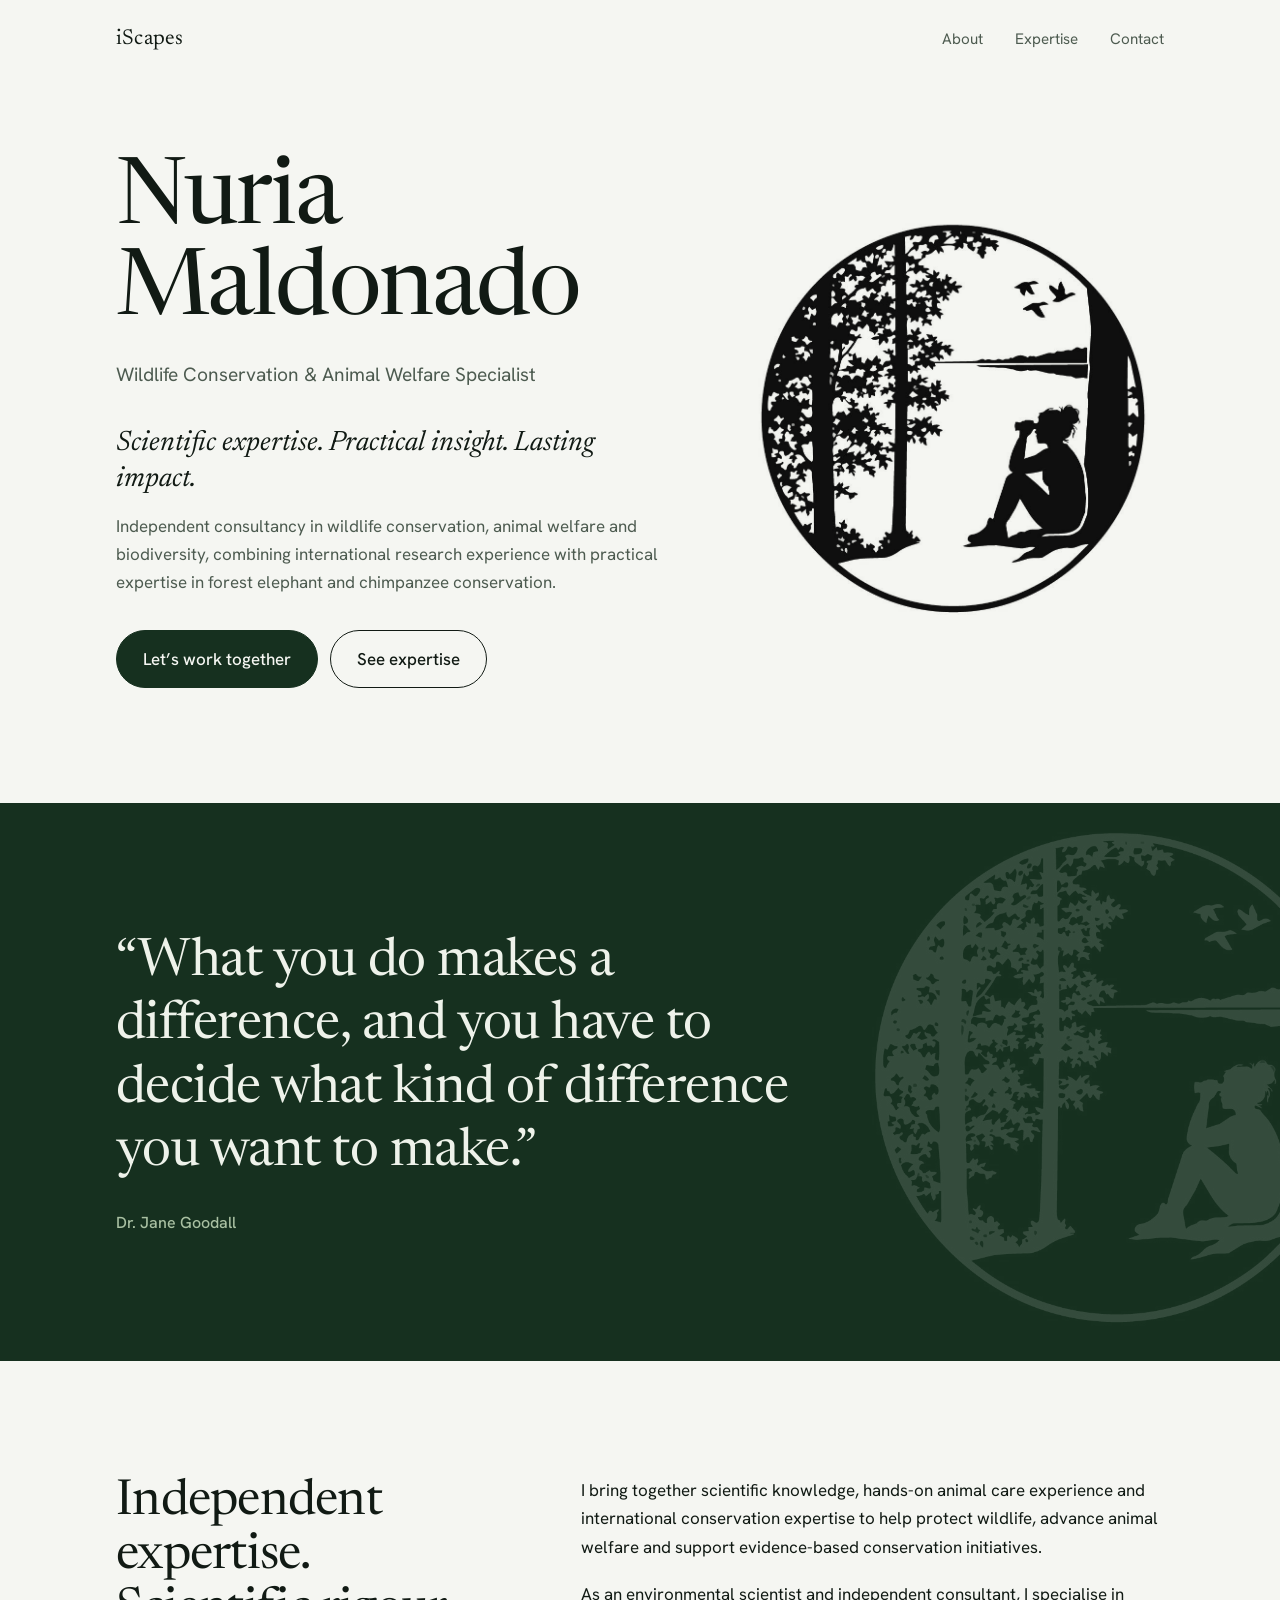
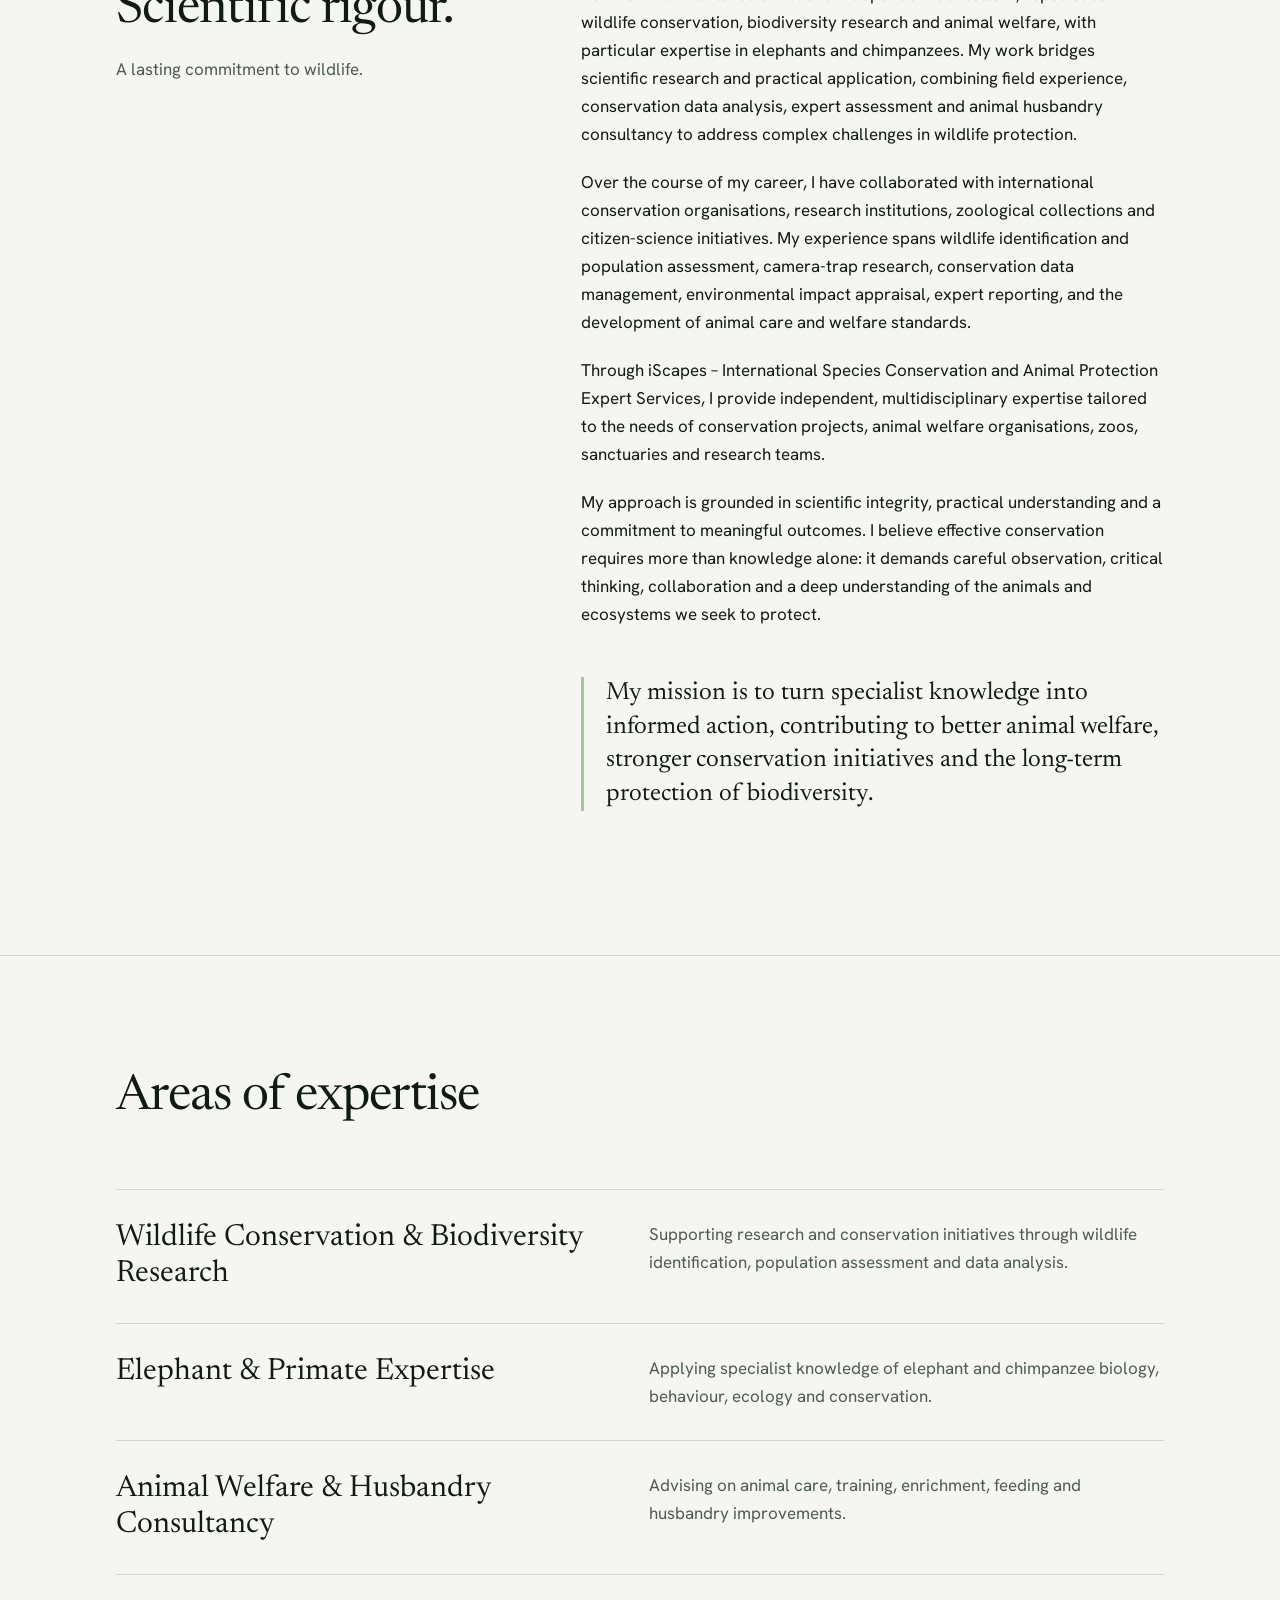
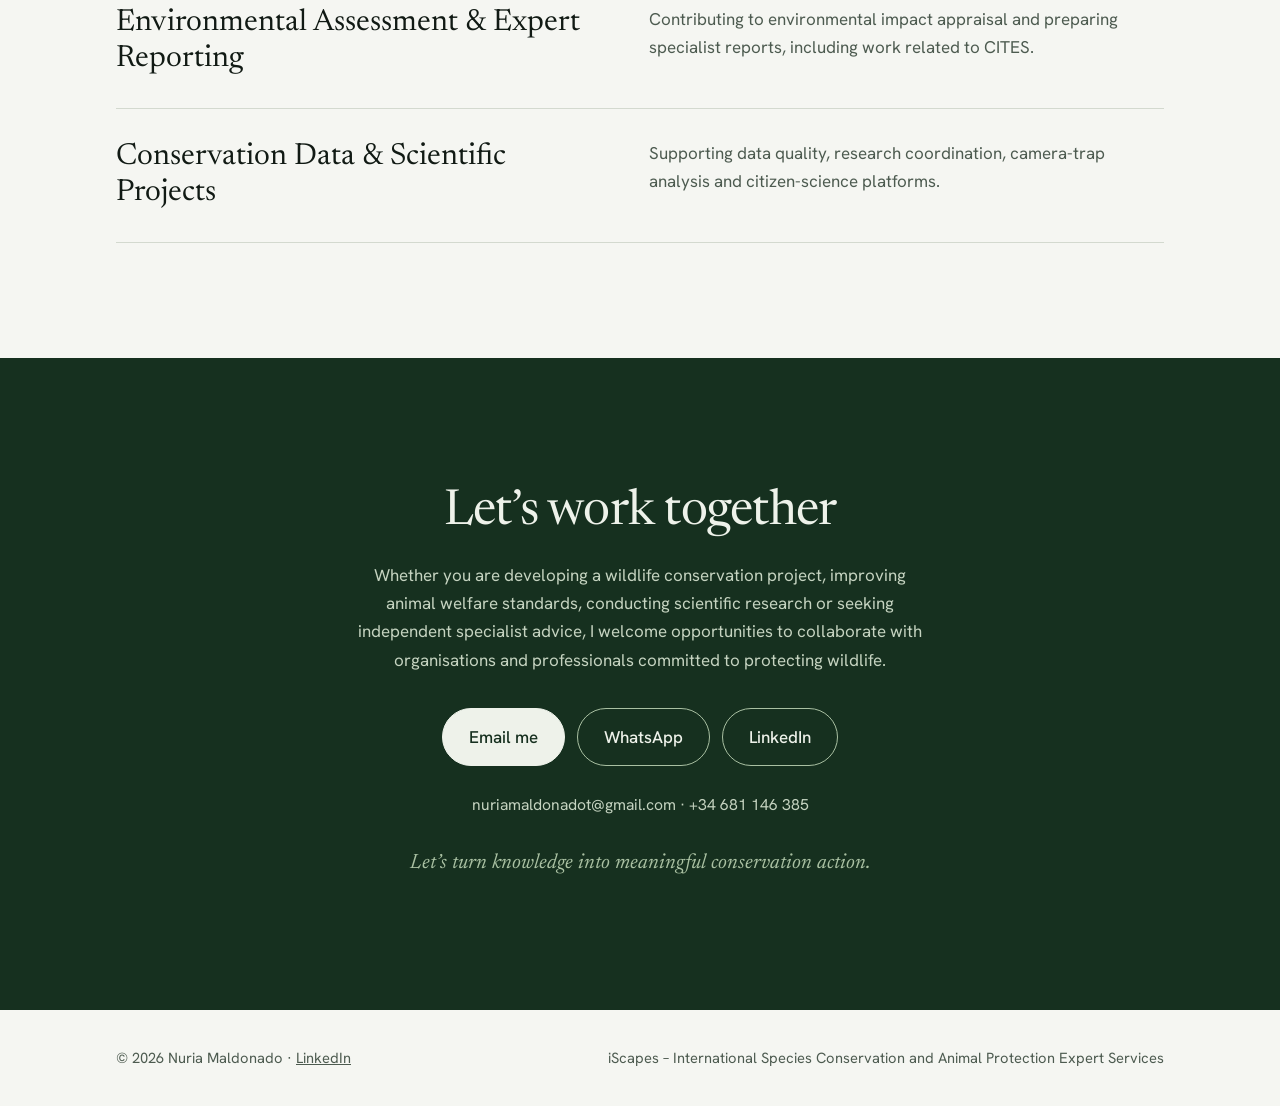
==== index.html @ aff22f2b "Add iScapes landing page for Nuria Maldonado Co-Authored-By: Claude Opus 5.5 <noreply@anthropic.com>" ====
<!DOCTYPE html>
<html lang="en">
<head>
<meta charset="utf-8">
<meta name="viewport" content="width=device-width, initial-scale=1, viewport-fit=cover">
<title>Nuria Maldonado – Wildlife Conservation & Animal Welfare Specialist | iScapes</title>
<link rel="preconnect" href="https://fonts.googleapis.com">
<link rel="preconnect" href="https://fonts.gstatic.com" crossorigin>
<link href="https://fonts.googleapis.com/css2?family=Newsreader:ital,opsz,wght@0,6..72,400;0,6..72,500;1,6..72,400&family=Hanken+Grotesk:wght@400;500;600&display=swap" rel="stylesheet">
<style>
:root{--bg:#F5F6F2;--ink:#111A14;--mute:#4D5B50;--line:#D3D9CF;--forest:#16301F;--forest-ink:#EEF2EA;--sage:#A9C0A2;--btn:#16301F;--btn-ink:#F5F6F2;
box-sizing:border-box;padding-top:env(safe-area-inset-top,0px);padding-bottom:env(safe-area-inset-bottom,0px);color-scheme:light}
@media (prefers-color-scheme:dark){:root:not([data-theme="light"]){--bg:#0F1712;--ink:#E9EEE6;--mute:#9AA99C;--line:#26362B;--forest:#1B3A26;--btn:#A9C0A2;--btn-ink:#0F1712;color-scheme:dark}}
:root[data-theme="dark"]{--bg:#0F1712;--ink:#E9EEE6;--mute:#9AA99C;--line:#26362B;--forest:#1B3A26;--btn:#A9C0A2;--btn-ink:#0F1712;color-scheme:dark}
*,*::before,*::after{box-sizing:border-box}
html{scroll-padding-top:env(safe-area-inset-top,0px);scroll-behavior:smooth}
body{margin:0;background:var(--bg);color:var(--ink);font:400 1.0625rem/1.65 "Hanken Grotesk",system-ui,sans-serif;-webkit-font-smoothing:antialiased}
h1,h2,h3,blockquote{font-family:"Newsreader",Georgia,serif;font-weight:400;margin:0}
a{color:inherit}
:focus-visible{outline:2px solid var(--sage);outline-offset:3px}
.wrap{max-width:1160px;margin:0 auto;padding:0 clamp(20px,5vw,56px)}
.logo{display:block;width:100%;height:auto;mix-blend-mode:multiply}
@media (prefers-color-scheme:dark){:root:not([data-theme="light"]) .logo{filter:invert(1);mix-blend-mode:screen}}
:root[data-theme="dark"] .logo{filter:invert(1);mix-blend-mode:screen}

header{padding:22px 0}
header .wrap{display:flex;justify-content:space-between;align-items:center;gap:16px}
.brand{font-family:"Newsreader",serif;font-size:1.35rem;text-decoration:none;letter-spacing:.01em}
nav{display:flex;gap:clamp(14px,3vw,32px);font-size:.95rem}
nav a{text-decoration:none;color:var(--mute)}
nav a:hover{color:var(--ink)}
@media(max-width:560px){nav a:nth-child(2){display:none}}

.hero{padding:clamp(32px,6vw,80px) 0 clamp(56px,9vw,120px)}
.hero .wrap{display:grid;grid-template-columns:1.15fr .85fr;gap:clamp(32px,6vw,88px);align-items:center}
.hero h1{font-size:clamp(2.9rem,7.2vw,6rem);line-height:.98;letter-spacing:-.02em}
.role{margin:22px 0 0;font-size:1.2rem;color:var(--mute)}
.tag{font-family:"Newsreader",serif;font-style:italic;font-size:clamp(1.3rem,2.4vw,1.75rem);margin:34px 0 14px;line-height:1.3}
.lead{max-width:34rem;color:var(--mute);margin:0 0 34px}
.btns{display:flex;flex-wrap:wrap;gap:12px}
.btn{display:inline-block;padding:14px 26px;border-radius:999px;background:var(--btn);color:var(--btn-ink);text-decoration:none;font-weight:500;border:1px solid var(--btn);transition:transform .2s}
.btn:hover{transform:translateY(-2px)}
.btn.ghost{background:transparent;color:var(--ink);border-color:var(--ink)}
.hero figure{margin:0;max-width:460px;justify-self:end;width:100%}
.hero .copy>*{animation:rise .9s cubic-bezier(.2,.7,.2,1) both}
.hero .copy>*:nth-child(2){animation-delay:.1s}.hero .copy>*:nth-child(3){animation-delay:.2s}.hero .copy>*:nth-child(4){animation-delay:.3s}.hero .copy>*:nth-child(5){animation-delay:.4s}
@keyframes rise{from{opacity:0;transform:translateY(18px)}}
@media(max-width:820px){.hero .wrap{grid-template-columns:1fr}.hero figure{order:-1;max-width:260px;justify-self:start}}

.quote{background:var(--forest);color:var(--forest-ink);padding:clamp(64px,10vw,130px) 0;position:relative;overflow:hidden}
.quote .wrap{position:relative}
.quote blockquote{font-size:clamp(1.8rem,4.2vw,3.3rem);line-height:1.2;max-width:22ch;letter-spacing:-.01em}
.quote cite{display:block;margin-top:28px;font:500 1rem "Hanken Grotesk",sans-serif;color:var(--sage);font-style:normal}
.quote .bg{position:absolute;right:-8%;top:50%;width:min(520px,60vw);transform:translateY(-50%);opacity:.14;filter:invert(1);mix-blend-mode:screen;pointer-events:none}

section.block{padding:clamp(64px,9vw,120px) 0}
.about .wrap{display:grid;grid-template-columns:.8fr 1.2fr;gap:clamp(28px,6vw,96px)}
h2{font-size:clamp(2rem,4vw,3.1rem);line-height:1.08;letter-spacing:-.015em}
.about .sub{margin-top:18px;color:var(--mute);max-width:20rem}
.about p{margin:0 0 1.15em;max-width:38rem}
.about .mission{font-family:"Newsreader",serif;font-size:1.55rem;line-height:1.35;border-left:3px solid var(--sage);padding-left:22px;margin-top:2em}
@media(max-width:820px){.about .wrap{grid-template-columns:1fr}}

.expertise{border-top:1px solid var(--line)}
.expertise h2{margin-bottom:clamp(32px,5vw,64px)}
.row{display:grid;grid-template-columns:1fr 1.1fr;gap:clamp(16px,5vw,80px);padding:30px 0;border-top:1px solid var(--line)}
.row:last-child{border-bottom:1px solid var(--line)}
.row h3{font-size:clamp(1.45rem,2.4vw,1.9rem);line-height:1.2}
.row p{margin:0;color:var(--mute);max-width:34rem}
@media(max-width:720px){.row{grid-template-columns:1fr;gap:8px}}

.cta{background:var(--forest);color:var(--forest-ink);text-align:center;padding:clamp(72px,10vw,140px) 0}
.cta h2{max-width:16ch;margin:0 auto 22px}
.cta p{max-width:36rem;margin:0 auto 34px;color:#C5D3C0}
.cta .btn{background:var(--forest-ink);color:#16301F;border-color:var(--forest-ink)}
.cta .btns{justify-content:center}.cta .btn.ghost{background:transparent;color:var(--forest-ink);border-color:var(--sage)}.cta .direct{margin:26px auto 0;font-size:.98rem;color:#C5D3C0}.cta .small{margin:30px auto 0;font-family:"Newsreader",serif;font-style:italic;font-size:1.3rem;color:var(--sage)}

footer{padding:36px 0;color:var(--mute);font-size:.92rem}
footer .wrap{display:flex;flex-wrap:wrap;justify-content:space-between;gap:10px}
@media(prefers-reduced-motion:reduce){*{animation:none!important;transition:none!important;scroll-behavior:auto!important}}
</style>
</head>
<body>
<header><div class="wrap"><a class="brand" href="#top">iScapes</a>
<nav><a href="#about">About</a><a href="#expertise">Expertise</a><a href="#contact">Contact</a></nav></div></header>

<main id="top">
<section class="hero"><div class="wrap">
<div class="copy">
<h1>Nuria Maldonado</h1>
<p class="role">Wildlife Conservation & Animal Welfare Specialist</p>
<p class="tag">Scientific expertise. Practical insight. Lasting impact.</p>
<p class="lead">Independent consultancy in wildlife conservation, animal welfare and biodiversity, combining international research experience with practical expertise in forest elephant and chimpanzee conservation.</p>
<div class="btns"><a class="btn" href="#contact">Let’s work together</a><a class="btn ghost" href="#expertise">See expertise</a></div>
</div>
<figure><img class="logo" src="[data-uri]" alt="iScapes logo: a woman with binoculars sits against a tree beside a lake, birds flying overhead" width="460" height="460"></figure>
</div></section>

<section class="quote"><img class="bg" src="[data-uri]" alt=""><div class="wrap">
<blockquote>“What you do makes a difference, and you have to decide what kind of difference you want to make.”</blockquote>
<cite>Dr. Jane Goodall</cite></div></section>

<section class="block about" id="about"><div class="wrap">
<div><h2>Independent expertise. Scientific rigour.</h2><p class="sub">A lasting commitment to wildlife.</p></div>
<div>
<p>I bring together scientific knowledge, hands-on animal care experience and international conservation expertise to help protect wildlife, advance animal welfare and support evidence-based conservation initiatives.</p>
<p>As an environmental scientist and independent consultant, I specialise in wildlife conservation, biodiversity research and animal welfare, with particular expertise in elephants and chimpanzees. My work bridges scientific research and practical application, combining field experience, conservation data analysis, expert assessment and animal husbandry consultancy to address complex challenges in wildlife protection.</p>
<p>Over the course of my career, I have collaborated with international conservation organisations, research institutions, zoological collections and citizen-science initiatives. My experience spans wildlife identification and population assessment, camera-trap research, conservation data management, environmental impact appraisal, expert reporting, and the development of animal care and welfare standards.</p>
<p>Through iScapes – International Species Conservation and Animal Protection Expert Services, I provide independent, multidisciplinary expertise tailored to the needs of conservation projects, animal welfare organisations, zoos, sanctuaries and research teams.</p>
<p>My approach is grounded in scientific integrity, practical understanding and a commitment to meaningful outcomes. I believe effective conservation requires more than knowledge alone: it demands careful observation, critical thinking, collaboration and a deep understanding of the animals and ecosystems we seek to protect.</p>
<p class="mission">My mission is to turn specialist knowledge into informed action, contributing to better animal welfare, stronger conservation initiatives and the long-term protection of biodiversity.</p>
</div></div></section>

<section class="block expertise" id="expertise"><div class="wrap">
<h2>Areas of expertise</h2>
<div class="row"><h3>Wildlife Conservation & Biodiversity Research</h3><p>Supporting research and conservation initiatives through wildlife identification, population assessment and data analysis.</p></div>
<div class="row"><h3>Elephant & Primate Expertise</h3><p>Applying specialist knowledge of elephant and chimpanzee biology, behaviour, ecology and conservation.</p></div>
<div class="row"><h3>Animal Welfare & Husbandry Consultancy</h3><p>Advising on animal care, training, enrichment, feeding and husbandry improvements.</p></div>
<div class="row"><h3>Environmental Assessment & Expert Reporting</h3><p>Contributing to environmental impact appraisal and preparing specialist reports, including work related to CITES.</p></div>
<div class="row"><h3>Conservation Data & Scientific Projects</h3><p>Supporting data quality, research coordination, camera-trap analysis and citizen-science platforms.</p></div>
</div></section>

<section class="cta" id="contact"><div class="wrap">
<h2>Let’s work together</h2>
<p>Whether you are developing a wildlife conservation project, improving animal welfare standards, conducting scientific research or seeking independent specialist advice, I welcome opportunities to collaborate with organisations and professionals committed to protecting wildlife.</p>
<div class="btns"><a class="btn" href="mailto:nuriamaldonadot@gmail.com?subject=iScapes%20enquiry">Email me</a><a class="btn ghost" href="https://wa.me/34681146385" target="_blank" rel="noopener">WhatsApp</a><a class="btn ghost" href="https://www.linkedin.com/in/nuria-maldonado-torrecabota" target="_blank" rel="noopener">LinkedIn</a></div><p class="direct">nuriamaldonadot@gmail.com · +34 681 146 385</p>
<p class="small">Let’s turn knowledge into meaningful conservation action.</p>
</div></section>
</main>

<footer><div class="wrap"><span>© 2026 Nuria Maldonado · <a href="https://www.linkedin.com/in/nuria-maldonado-torrecabota" target="_blank" rel="noopener">LinkedIn</a></span><span>iScapes – International Species Conservation and Animal Protection Expert Services</span></div></footer>
</body>
</html>
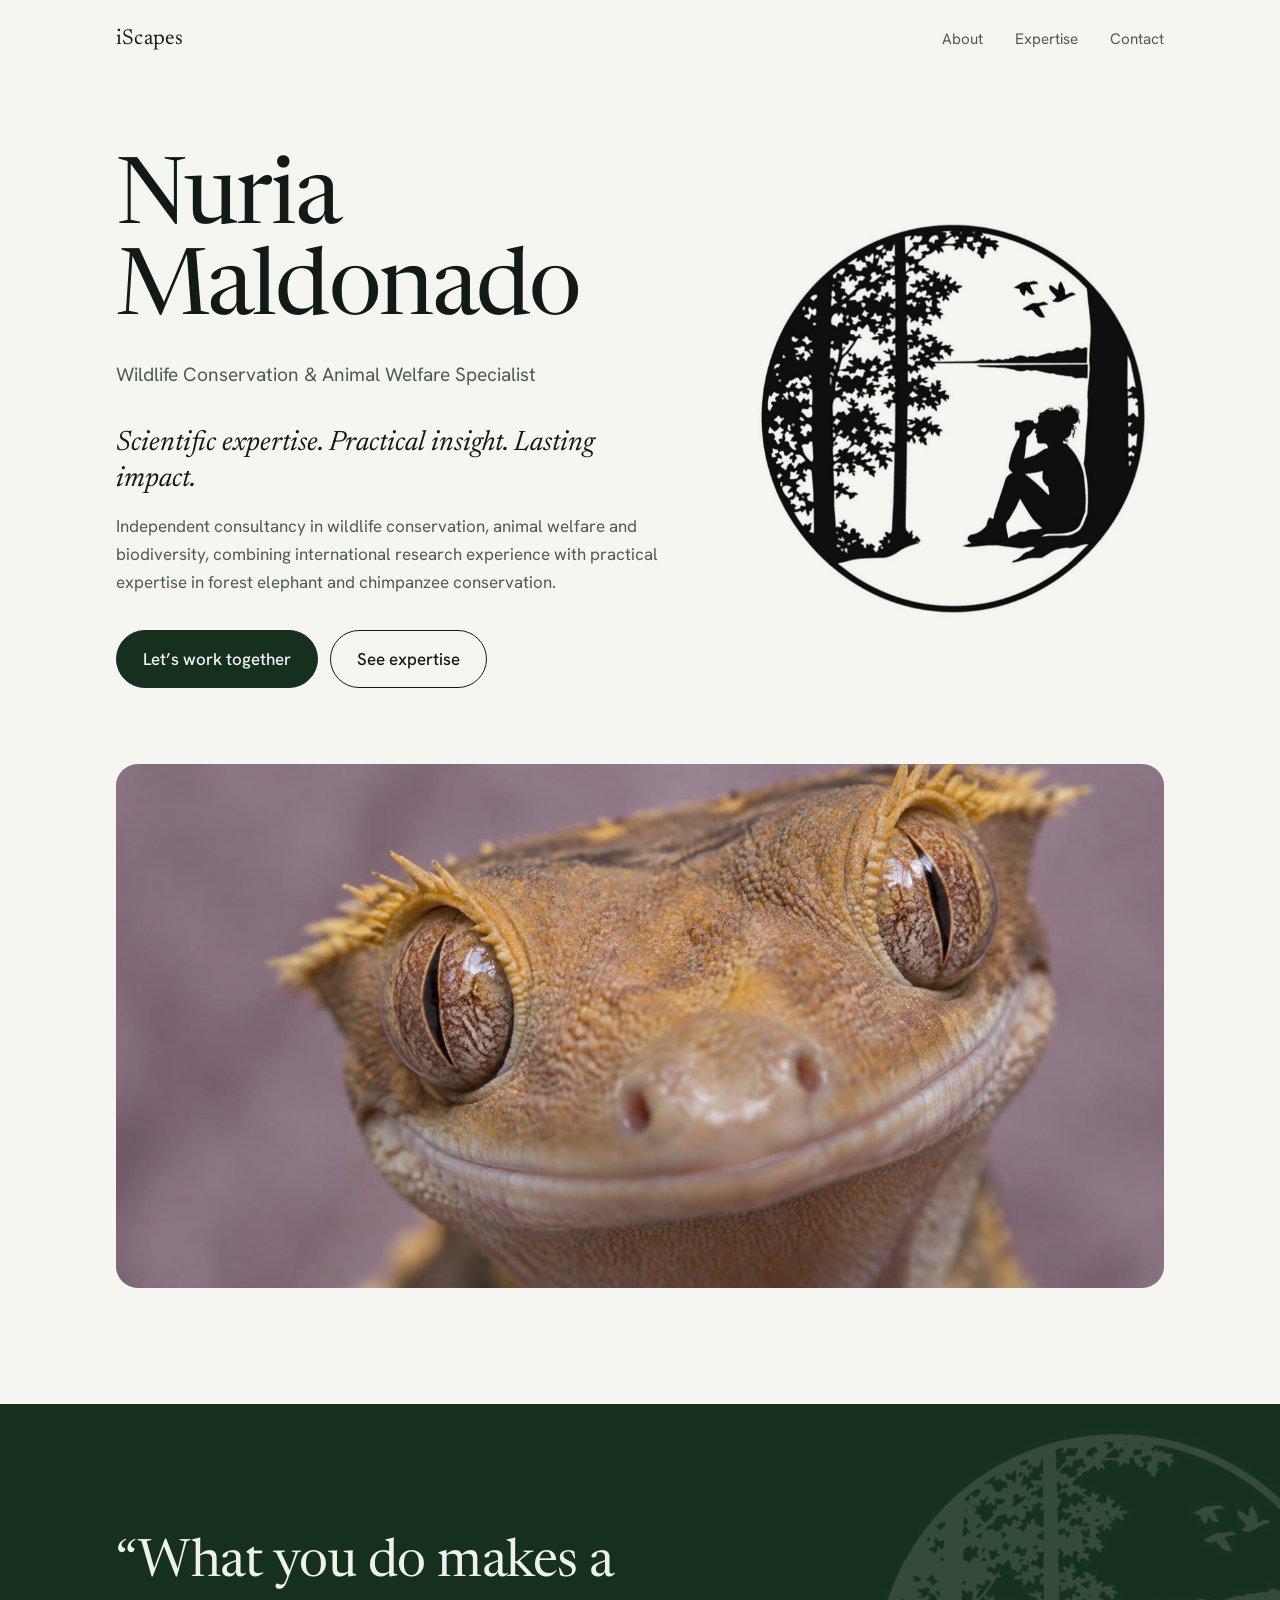
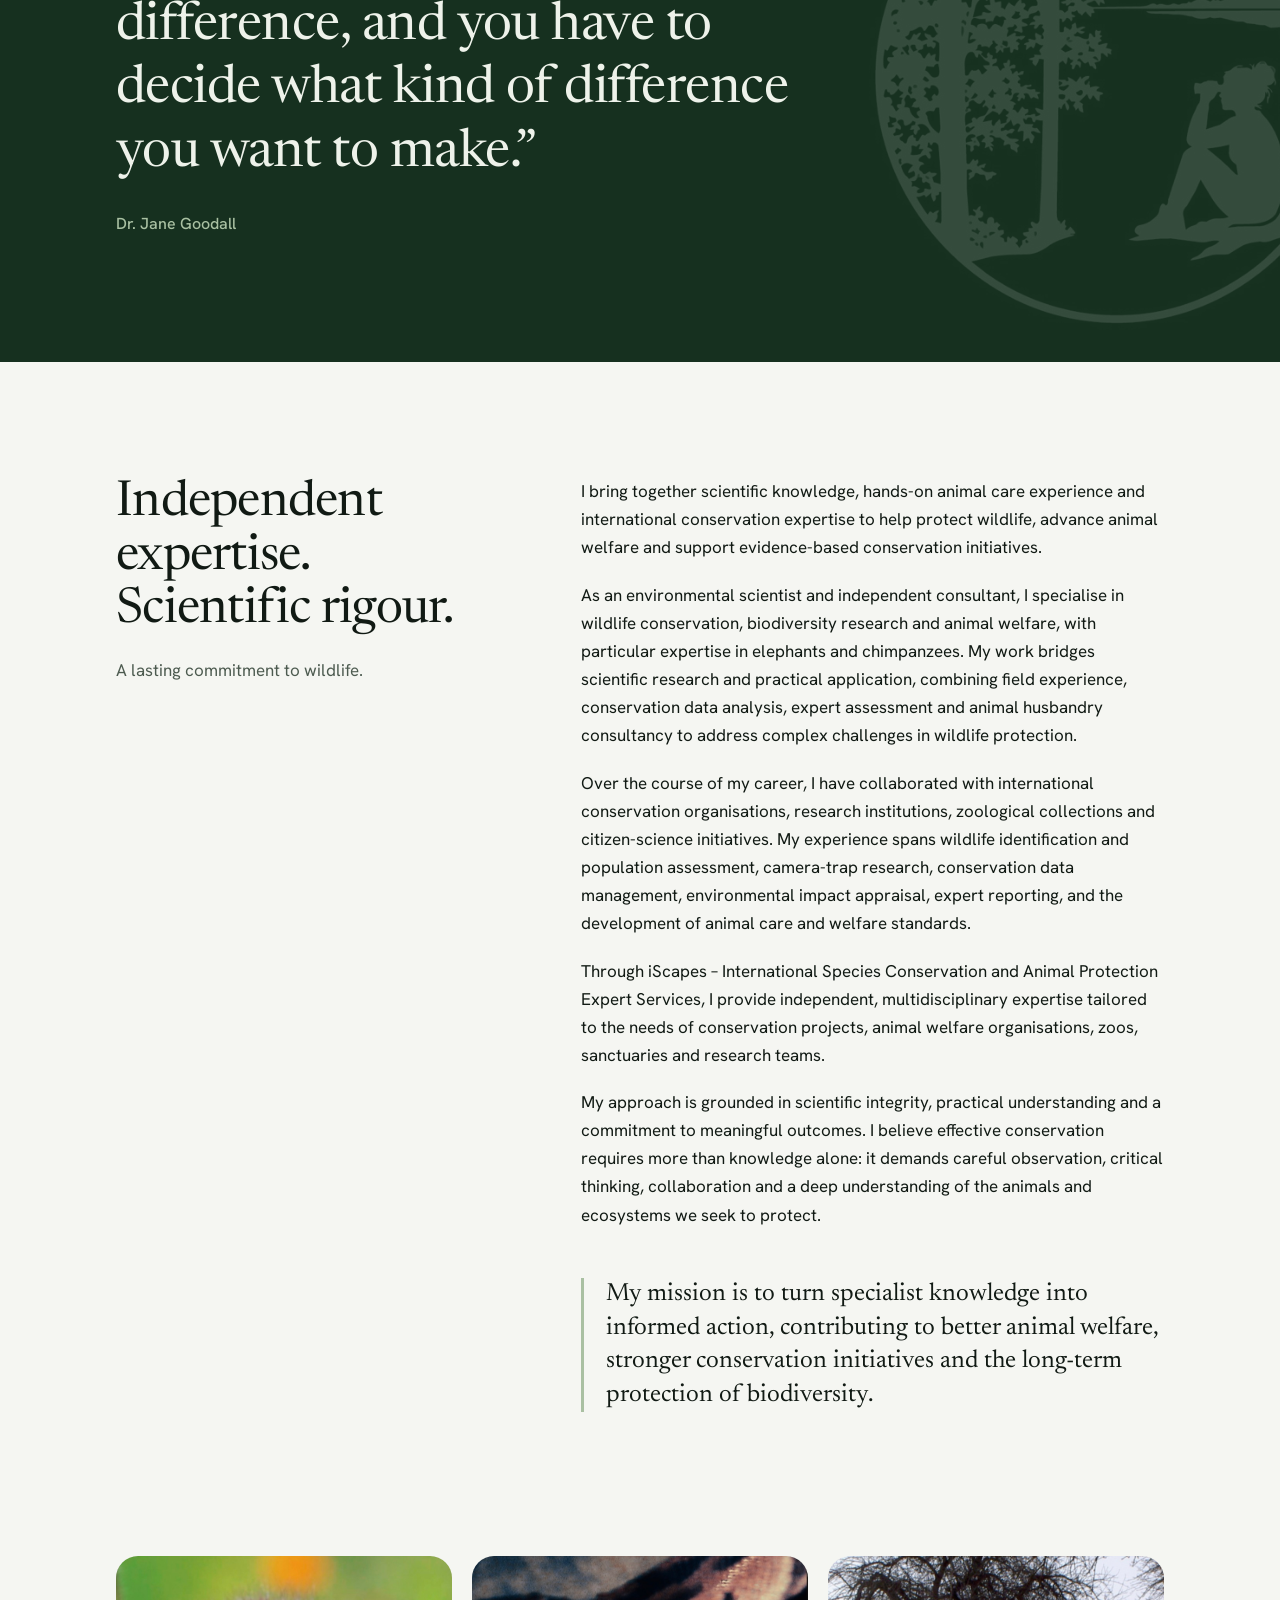
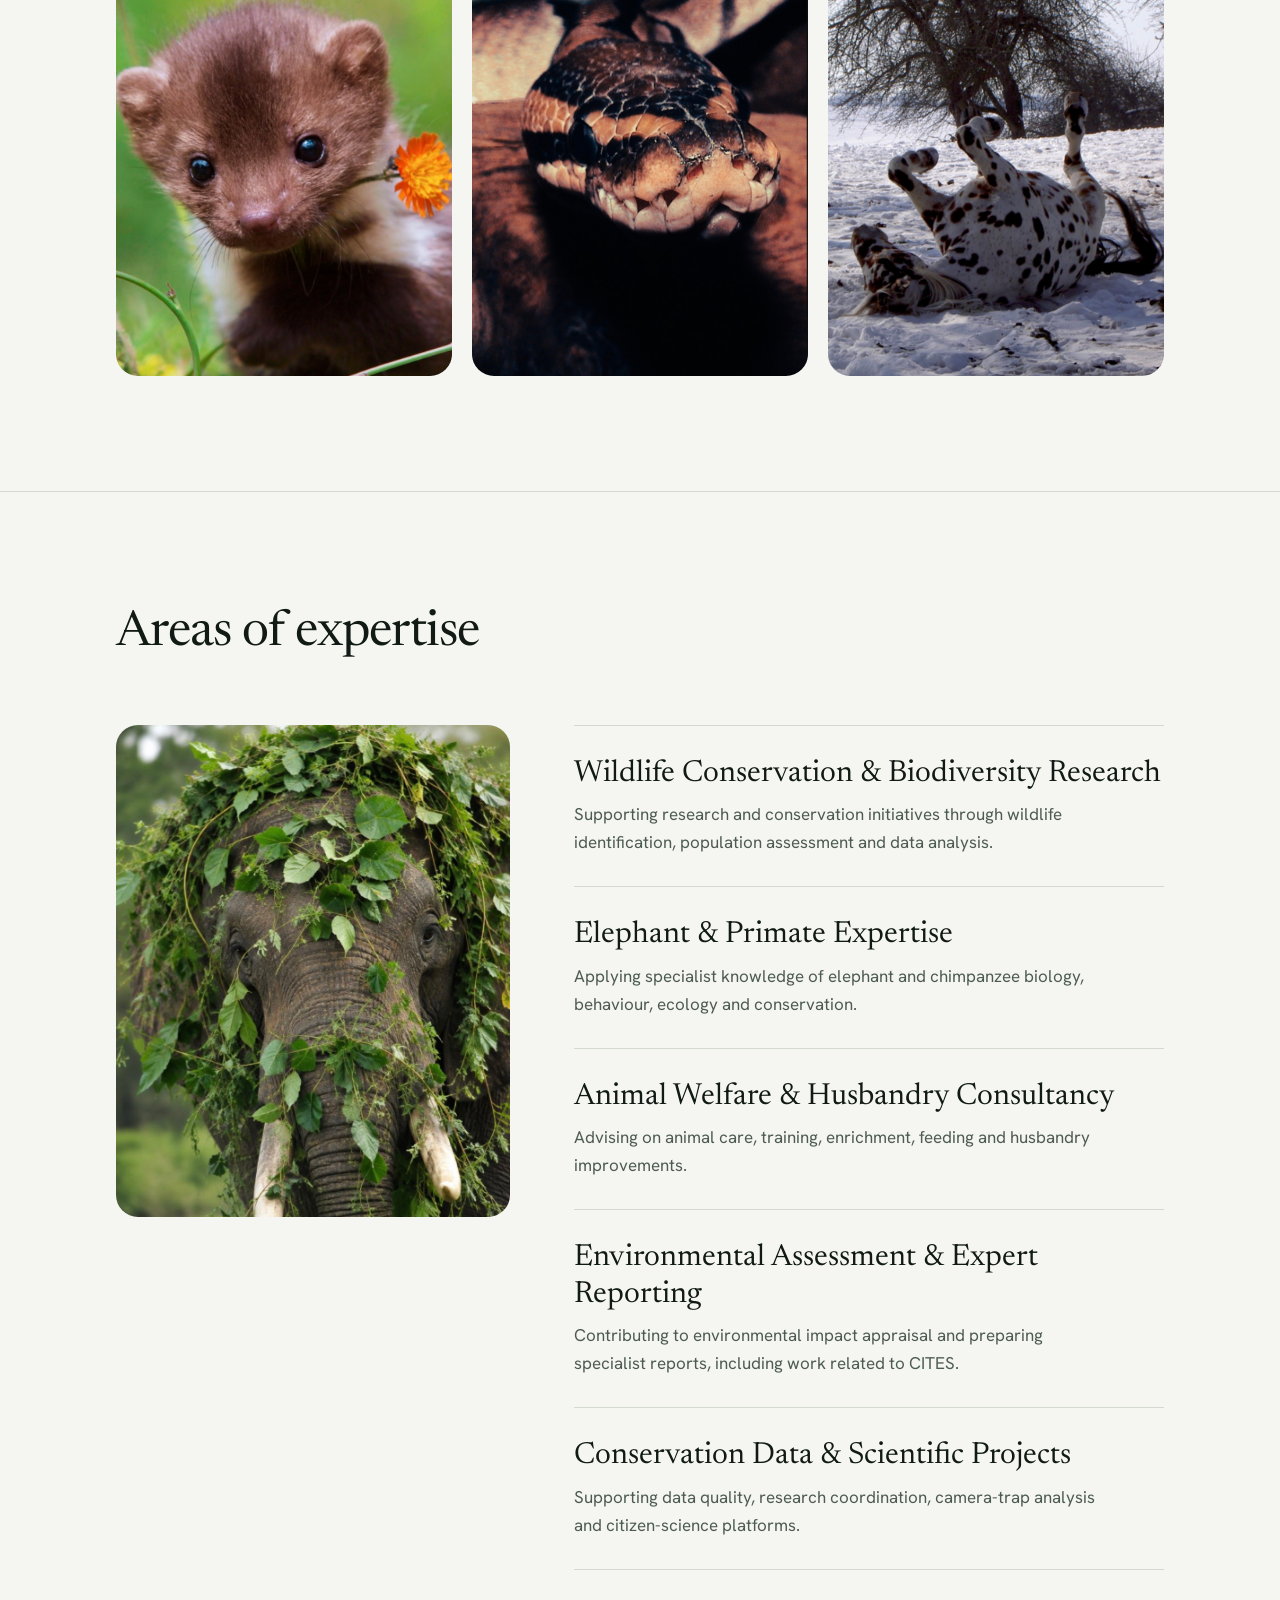
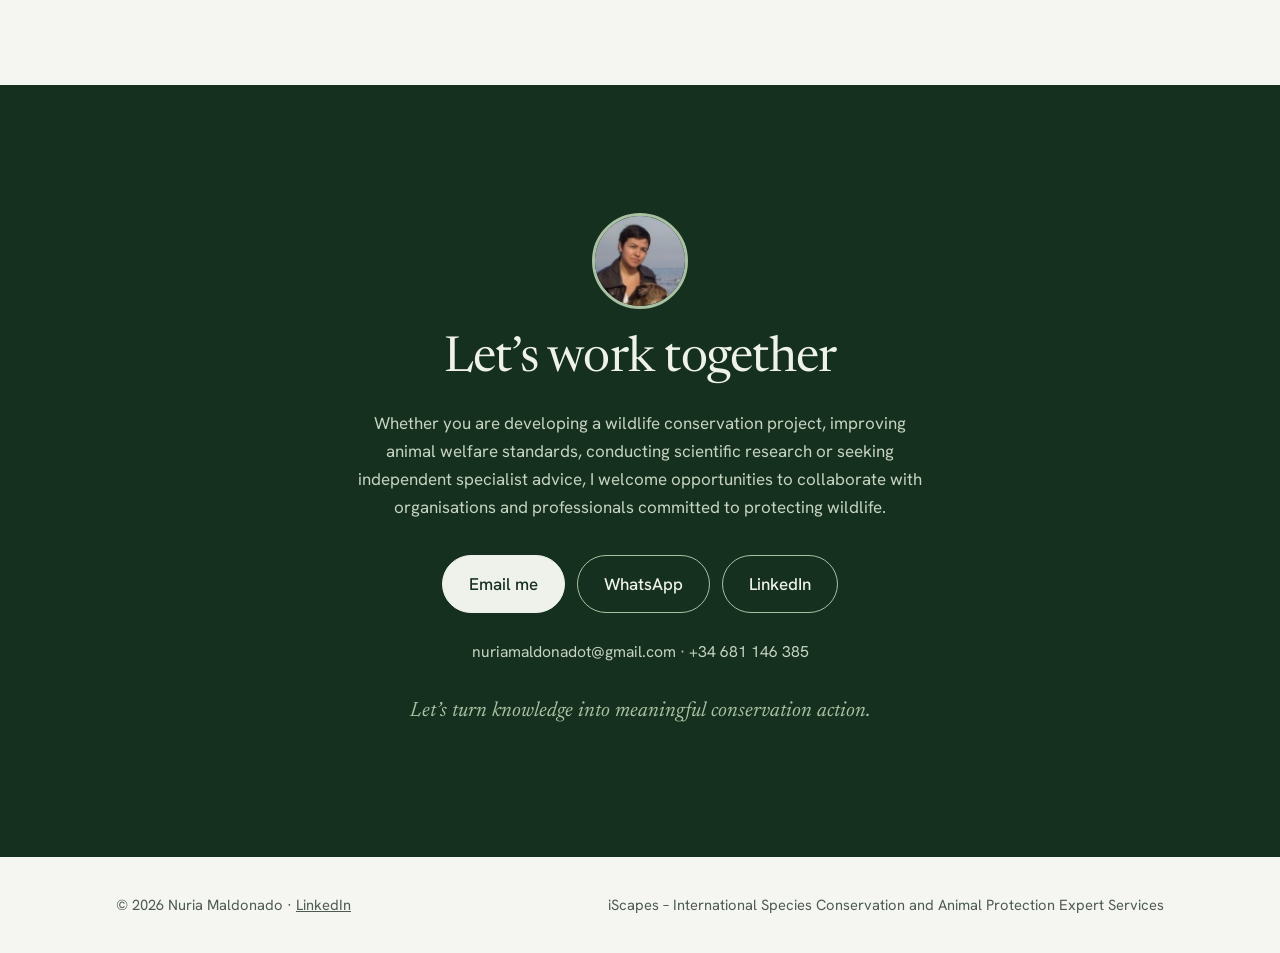
==== commit c795f1fe: "Add wildlife photos, contact portrait and updated LinkedIn link - Gecko photo band under the intro, " ====
--- a/index.html
+++ b/index.html
@@ -31,7 +31,7 @@
 nav a:hover{color:var(--ink)}
 @media(max-width:560px){nav a:nth-child(2){display:none}}
 
-.hero{padding:clamp(32px,6vw,80px) 0 clamp(56px,9vw,120px)}
+.hero{padding:clamp(32px,6vw,80px) 0 clamp(40px,6vw,80px)}
 .hero .wrap{display:grid;grid-template-columns:1.15fr .85fr;gap:clamp(32px,6vw,88px);align-items:center}
 .hero h1{font-size:clamp(2.9rem,7.2vw,6rem);line-height:.98;letter-spacing:-.02em}
 .role{margin:22px 0 0;font-size:1.2rem;color:var(--mute)}
@@ -75,6 +75,22 @@
 .cta .btn{background:var(--forest-ink);color:#16301F;border-color:var(--forest-ink)}
 .cta .btns{justify-content:center}.cta .btn.ghost{background:transparent;color:var(--forest-ink);border-color:var(--sage)}.cta .direct{margin:26px auto 0;font-size:.98rem;color:#C5D3C0}.cta .small{margin:30px auto 0;font-family:"Newsreader",serif;font-style:italic;font-size:1.3rem;color:var(--sage)}
 
+.photo{margin:0}
+.photo img{display:block;width:100%;height:auto;border-radius:22px;object-fit:cover;background:var(--line)}
+.band{padding:0 0 clamp(64px,9vw,120px)}
+.band img{aspect-ratio:16/8;object-position:60% 45%}
+@media(max-width:720px){.band img{aspect-ratio:4/3}}
+.gallery{padding-bottom:clamp(64px,9vw,120px)}
+.trio{display:grid;grid-template-columns:repeat(3,1fr);gap:clamp(10px,2vw,20px)}
+.trio img{aspect-ratio:4/5}
+@media(max-width:640px){.trio{grid-template-columns:1fr 1fr}.trio .photo:first-child{grid-column:1/-1}.trio .photo:first-child img{aspect-ratio:4/3;object-position:50% 35%}}
+.exp-grid{display:grid;grid-template-columns:.8fr 1.2fr;gap:clamp(28px,5vw,72px);align-items:start}
+.exp-grid .photo{position:sticky;top:calc(24px + env(safe-area-inset-top,0px))}
+.exp-grid .photo img{aspect-ratio:4/5}
+.exp-grid .row{grid-template-columns:1fr;gap:8px}
+@media(max-width:820px){.exp-grid{grid-template-columns:1fr}.exp-grid .photo{position:static}.exp-grid .photo img{aspect-ratio:4/3;object-position:50% 30%}}
+.avatar{display:block;width:96px;height:96px;margin:0 auto 24px;border-radius:50%;object-fit:cover;border:3px solid var(--sage)}
+
 footer{padding:36px 0;color:var(--mute);font-size:.92rem}
 footer .wrap{display:flex;flex-wrap:wrap;justify-content:space-between;gap:10px}
 @media(prefers-reduced-motion:reduce){*{animation:none!important;transition:none!important;scroll-behavior:auto!important}}
@@ -93,10 +109,12 @@
 <p class="lead">Independent consultancy in wildlife conservation, animal welfare and biodiversity, combining international research experience with practical expertise in forest elephant and chimpanzee conservation.</p>
 <div class="btns"><a class="btn" href="#contact">Let’s work together</a><a class="btn ghost" href="#expertise">See expertise</a></div>
 </div>
-<figure><img class="logo" src="[data-uri]" alt="iScapes logo: a woman with binoculars sits against a tree beside a lake, birds flying overhead" width="460" height="460"></figure>
+<figure><img class="logo" src="assets/logo.jpg" alt="iScapes logo: a woman with binoculars sits against a tree beside a lake, birds flying overhead" width="600" height="600"></figure>
 </div></section>
 
-<section class="quote"><img class="bg" src="[data-uri]" alt=""><div class="wrap">
+<section class="band"><div class="wrap"><figure class="photo"><img src="assets/gecko.jpg" alt="Close-up of a crested gecko looking straight into the camera" width="1600" height="1008"></figure></div></section>
+
+<section class="quote"><img class="bg" src="assets/logo.jpg" alt=""><div class="wrap">
 <blockquote>“What you do makes a difference, and you have to decide what kind of difference you want to make.”</blockquote>
 <cite>Dr. Jane Goodall</cite></div></section>
 
@@ -111,23 +129,34 @@
 <p class="mission">My mission is to turn specialist knowledge into informed action, contributing to better animal welfare, stronger conservation initiatives and the long-term protection of biodiversity.</p>
 </div></div></section>
 
+<section class="gallery" aria-label="Wildlife photographs"><div class="wrap trio">
+<figure class="photo"><img src="assets/marten.jpg" alt="Young marten in a meadow with an orange flower" width="862" height="1100" loading="lazy"></figure>
+<figure class="photo"><img src="assets/snake.jpg" alt="Close-up of a snake's head" width="863" height="1100" loading="lazy"></figure>
+<figure class="photo"><img src="assets/horse.jpg" alt="Spotted horse rolling on its back in the snow" width="859" height="1100" loading="lazy"></figure>
+</div></section>
+
 <section class="block expertise" id="expertise"><div class="wrap">
 <h2>Areas of expertise</h2>
+<div class="exp-grid">
+<figure class="photo"><img src="assets/elephant.jpg" alt="Elephant with leaves and vines draped over its head" width="877" height="1100" loading="lazy"></figure>
+<div class="rows">
 <div class="row"><h3>Wildlife Conservation & Biodiversity Research</h3><p>Supporting research and conservation initiatives through wildlife identification, population assessment and data analysis.</p></div>
 <div class="row"><h3>Elephant & Primate Expertise</h3><p>Applying specialist knowledge of elephant and chimpanzee biology, behaviour, ecology and conservation.</p></div>
 <div class="row"><h3>Animal Welfare & Husbandry Consultancy</h3><p>Advising on animal care, training, enrichment, feeding and husbandry improvements.</p></div>
 <div class="row"><h3>Environmental Assessment & Expert Reporting</h3><p>Contributing to environmental impact appraisal and preparing specialist reports, including work related to CITES.</p></div>
 <div class="row"><h3>Conservation Data & Scientific Projects</h3><p>Supporting data quality, research coordination, camera-trap analysis and citizen-science platforms.</p></div>
+</div></div>
 </div></section>
 
 <section class="cta" id="contact"><div class="wrap">
+<img class="avatar" src="assets/nuria.jpg" alt="Nuria Maldonado" width="96" height="96">
 <h2>Let’s work together</h2>
 <p>Whether you are developing a wildlife conservation project, improving animal welfare standards, conducting scientific research or seeking independent specialist advice, I welcome opportunities to collaborate with organisations and professionals committed to protecting wildlife.</p>
-<div class="btns"><a class="btn" href="mailto:nuriamaldonadot@gmail.com?subject=iScapes%20enquiry">Email me</a><a class="btn ghost" href="https://wa.me/34681146385" target="_blank" rel="noopener">WhatsApp</a><a class="btn ghost" href="https://www.linkedin.com/in/nuria-maldonado-torrecabota" target="_blank" rel="noopener">LinkedIn</a></div><p class="direct">nuriamaldonadot@gmail.com · +34 681 146 385</p>
+<div class="btns"><a class="btn" href="mailto:nuriamaldonadot@gmail.com?subject=iScapes%20enquiry">Email me</a><a class="btn ghost" href="https://wa.me/34681146385" target="_blank" rel="noopener">WhatsApp</a><a class="btn ghost" href="https://www.linkedin.com/in/nuria-maldonado-torrecabota-3a413920/" target="_blank" rel="noopener">LinkedIn</a></div><p class="direct">nuriamaldonadot@gmail.com · +34 681 146 385</p>
 <p class="small">Let’s turn knowledge into meaningful conservation action.</p>
 </div></section>
 </main>
 
-<footer><div class="wrap"><span>© 2026 Nuria Maldonado · <a href="https://www.linkedin.com/in/nuria-maldonado-torrecabota" target="_blank" rel="noopener">LinkedIn</a></span><span>iScapes – International Species Conservation and Animal Protection Expert Services</span></div></footer>
+<footer><div class="wrap"><span>© 2026 Nuria Maldonado · <a href="https://www.linkedin.com/in/nuria-maldonado-torrecabota-3a413920/" target="_blank" rel="noopener">LinkedIn</a></span><span>iScapes – International Species Conservation and Animal Protection Expert Services</span></div></footer>
 </body>
 </html>
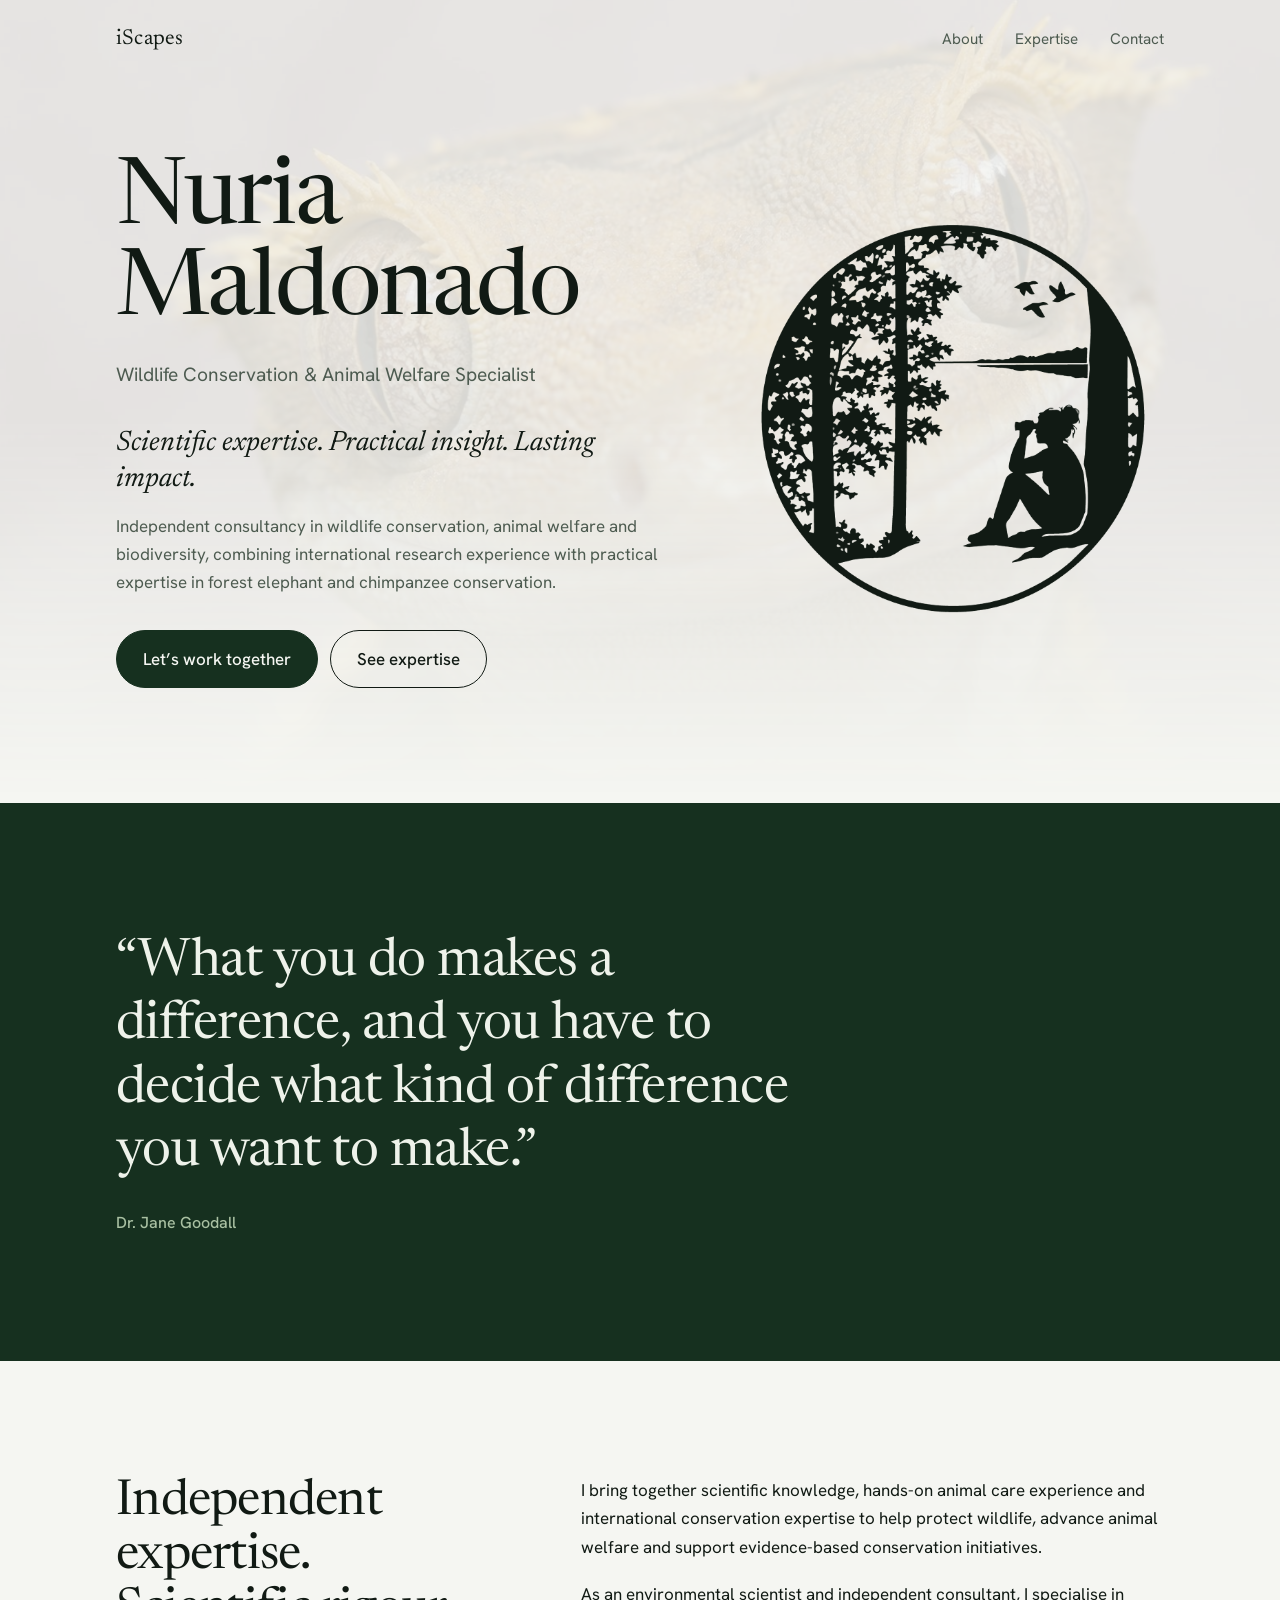
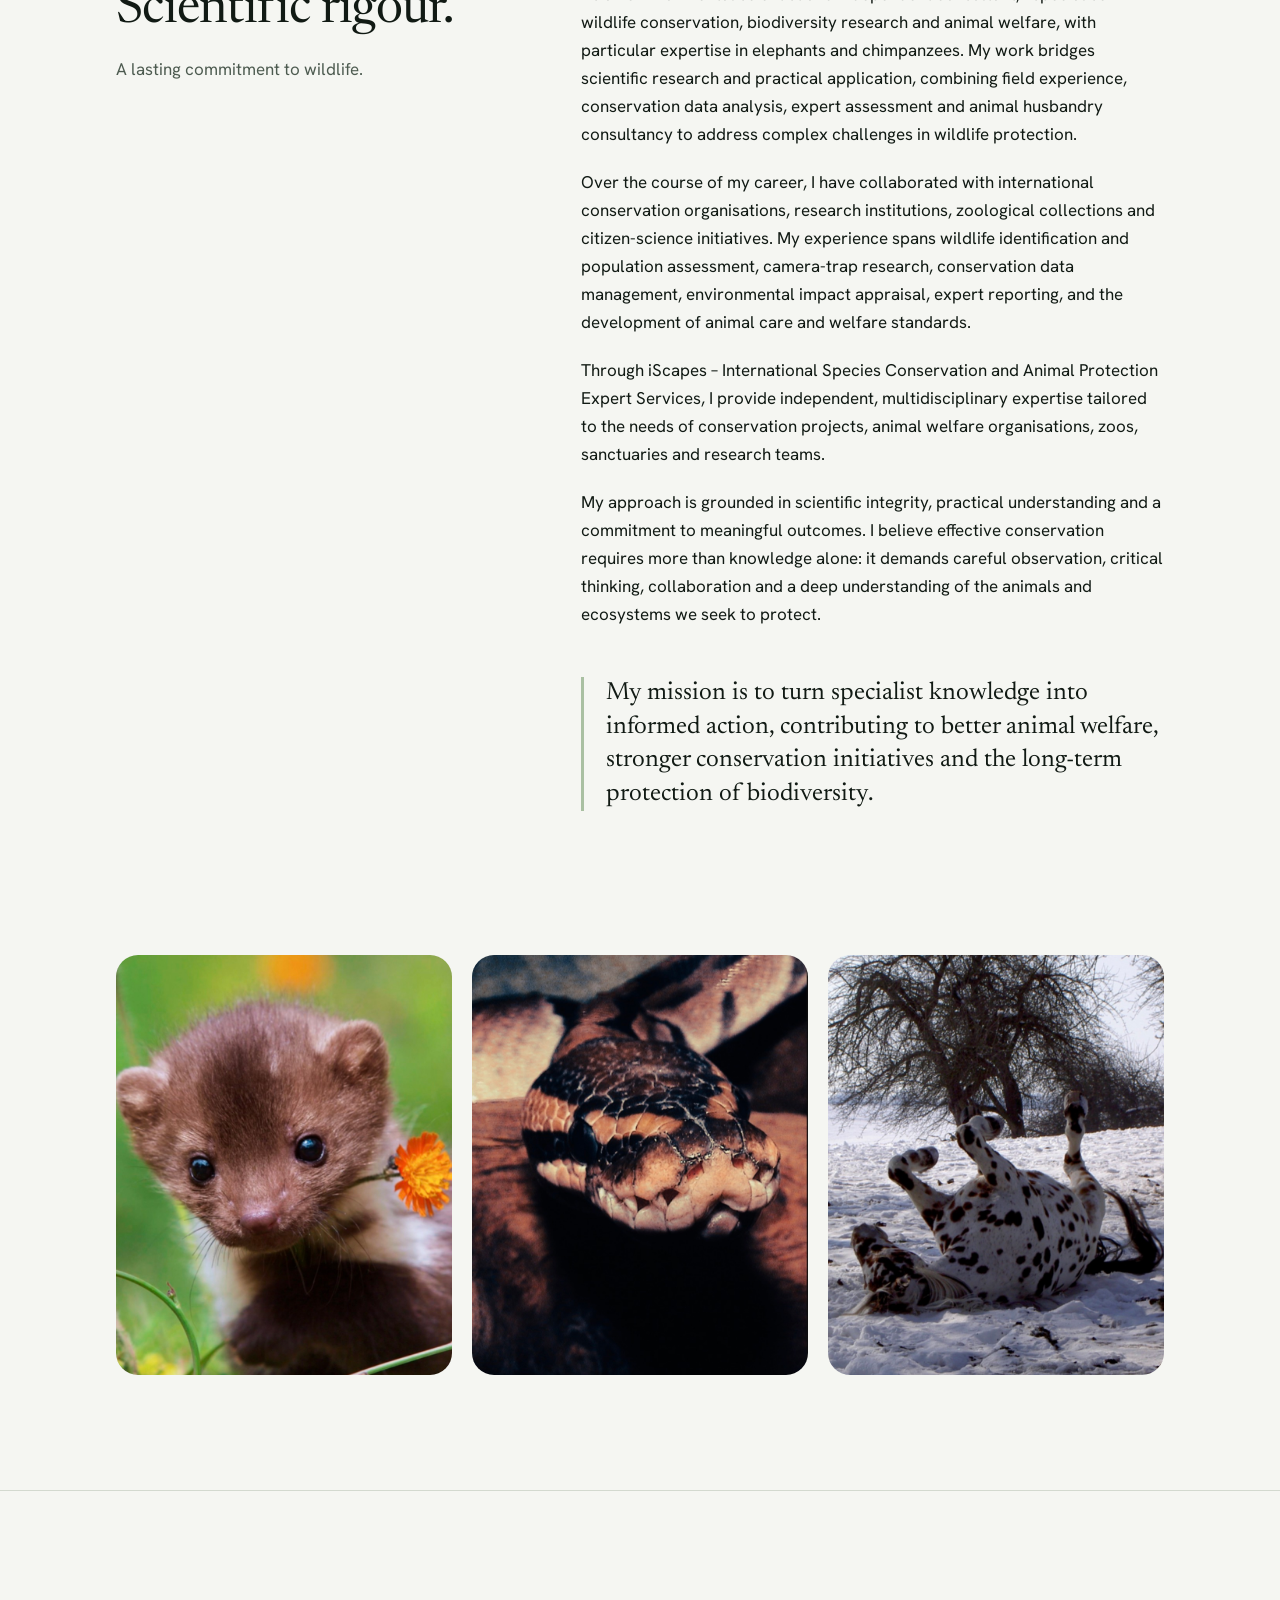
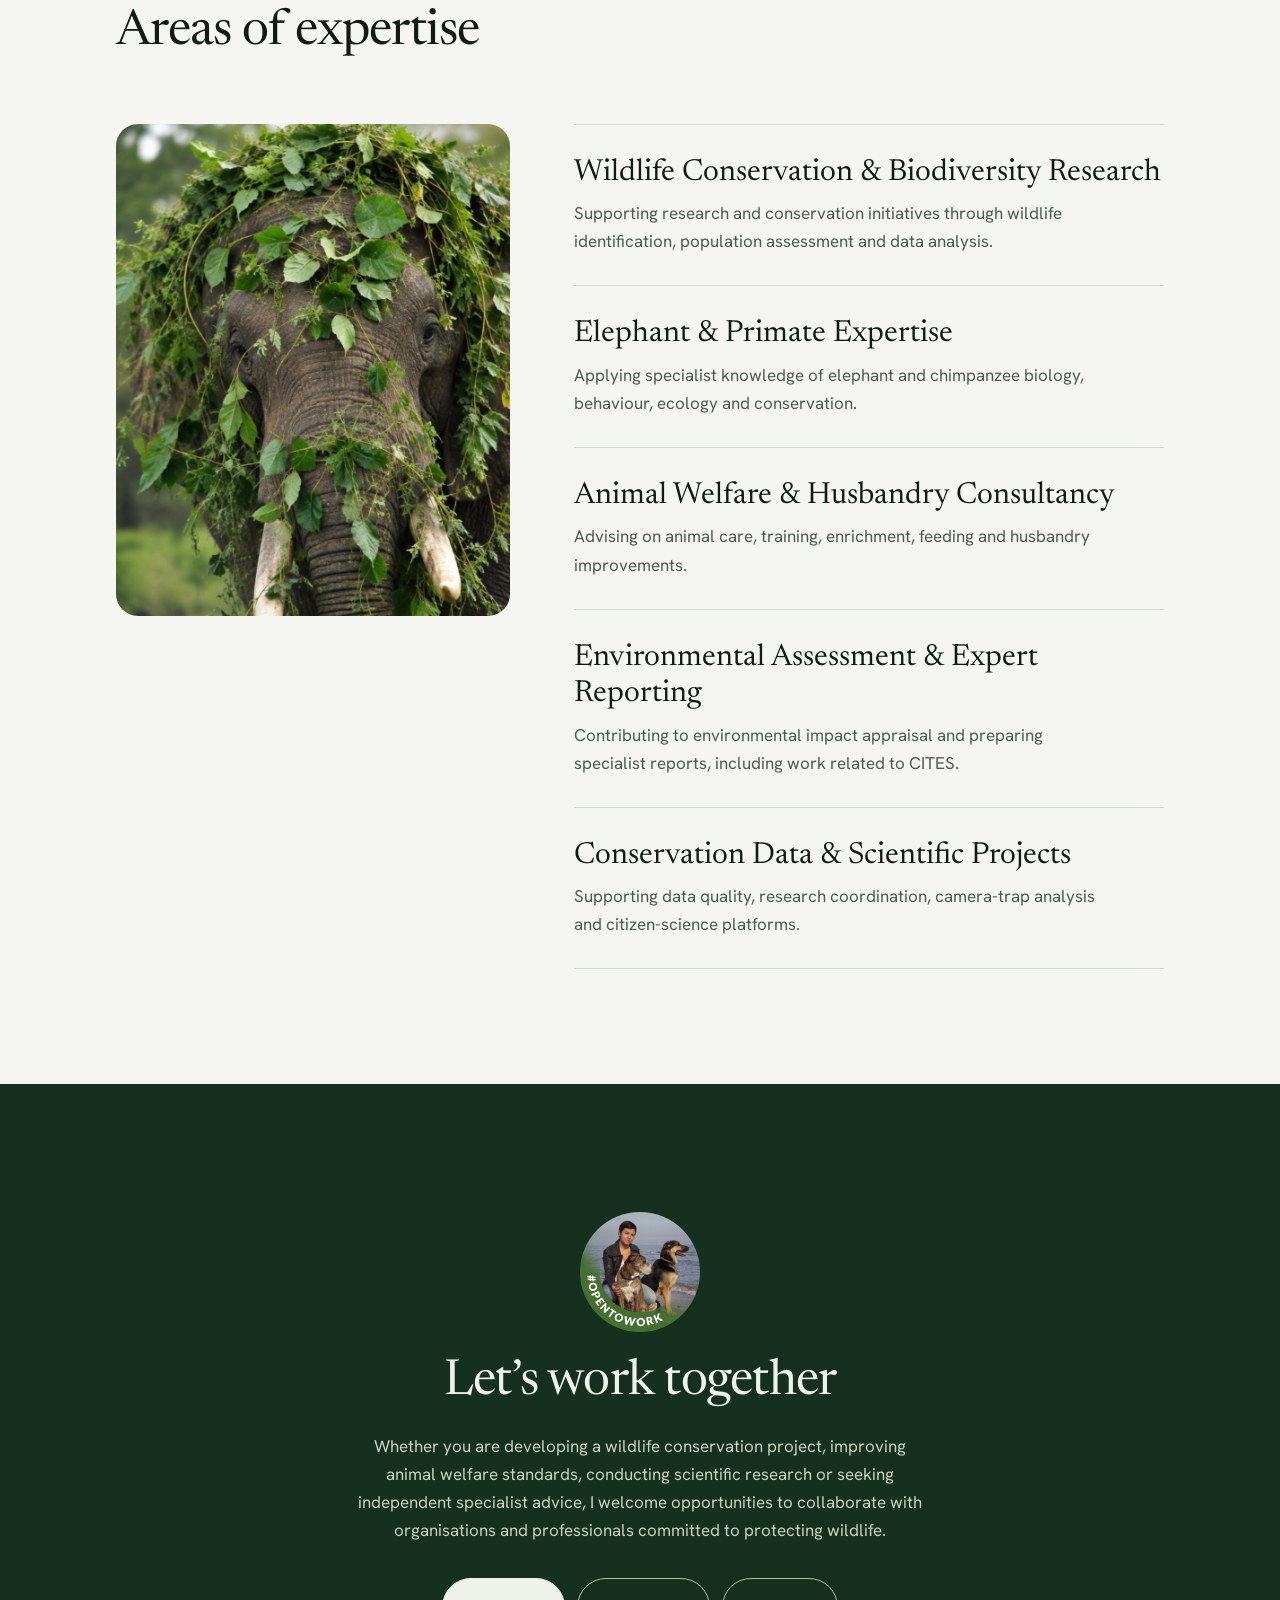
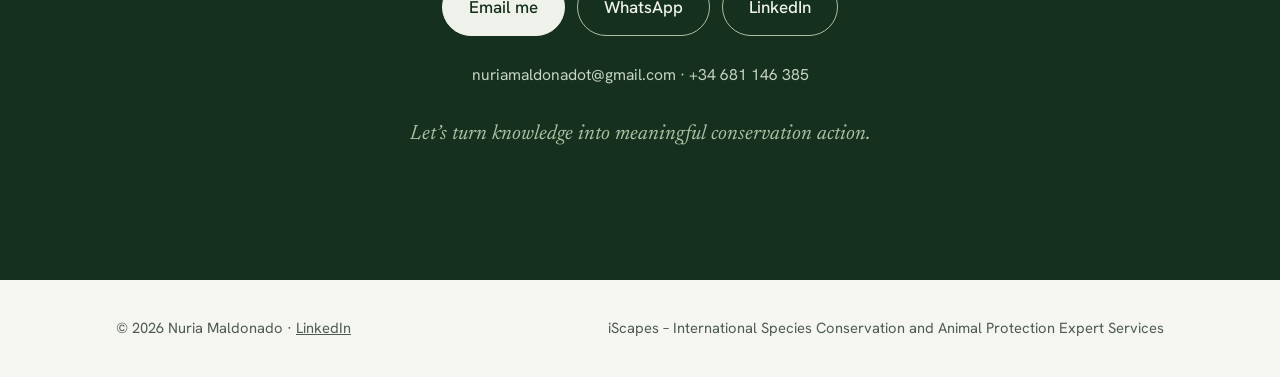
==== commit 35205e2b: "Gecko as soft hero background, full LinkedIn portrait, single logo - Gecko photo now a faded backgro" ====
--- a/index.html
+++ b/index.html
@@ -19,11 +19,11 @@
 a{color:inherit}
 :focus-visible{outline:2px solid var(--sage);outline-offset:3px}
 .wrap{max-width:1160px;margin:0 auto;padding:0 clamp(20px,5vw,56px)}
-.logo{display:block;width:100%;height:auto;mix-blend-mode:multiply}
-@media (prefers-color-scheme:dark){:root:not([data-theme="light"]) .logo{filter:invert(1);mix-blend-mode:screen}}
-:root[data-theme="dark"] .logo{filter:invert(1);mix-blend-mode:screen}
+.logo{display:block;width:100%;height:auto}
+@media (prefers-color-scheme:dark){:root:not([data-theme="light"]) .logo{filter:invert(.93)}}
+:root[data-theme="dark"] .logo{filter:invert(.93)}
 
-header{padding:22px 0}
+header{padding:22px 0;position:relative;z-index:1}
 header .wrap{display:flex;justify-content:space-between;align-items:center;gap:16px}
 .brand{font-family:"Newsreader",serif;font-size:1.35rem;text-decoration:none;letter-spacing:.01em}
 nav{display:flex;gap:clamp(14px,3vw,32px);font-size:.95rem}
@@ -31,7 +31,10 @@
 nav a:hover{color:var(--ink)}
 @media(max-width:560px){nav a:nth-child(2){display:none}}
 
-.hero{padding:clamp(32px,6vw,80px) 0 clamp(40px,6vw,80px)}
+.hero{padding:clamp(32px,6vw,80px) 0 clamp(56px,9vw,120px);position:relative;isolation:isolate}
+.hero::before{content:"";position:absolute;inset:-120px 0 0;z-index:-1;background:url(assets/gecko.jpg) 62% 40%/cover no-repeat;opacity:.13;-webkit-mask-image:linear-gradient(to bottom,#000 55%,transparent);mask-image:linear-gradient(to bottom,#000 55%,transparent)}
+@media (prefers-color-scheme:dark){:root:not([data-theme="light"]) .hero::before{opacity:.2}}
+:root[data-theme="dark"] .hero::before{opacity:.2}
 .hero .wrap{display:grid;grid-template-columns:1.15fr .85fr;gap:clamp(32px,6vw,88px);align-items:center}
 .hero h1{font-size:clamp(2.9rem,7.2vw,6rem);line-height:.98;letter-spacing:-.02em}
 .role{margin:22px 0 0;font-size:1.2rem;color:var(--mute)}
@@ -51,7 +54,6 @@
 .quote .wrap{position:relative}
 .quote blockquote{font-size:clamp(1.8rem,4.2vw,3.3rem);line-height:1.2;max-width:22ch;letter-spacing:-.01em}
 .quote cite{display:block;margin-top:28px;font:500 1rem "Hanken Grotesk",sans-serif;color:var(--sage);font-style:normal}
-.quote .bg{position:absolute;right:-8%;top:50%;width:min(520px,60vw);transform:translateY(-50%);opacity:.14;filter:invert(1);mix-blend-mode:screen;pointer-events:none}
 
 section.block{padding:clamp(64px,9vw,120px) 0}
 .about .wrap{display:grid;grid-template-columns:.8fr 1.2fr;gap:clamp(28px,6vw,96px)}
@@ -77,9 +79,6 @@
 
 .photo{margin:0}
 .photo img{display:block;width:100%;height:auto;border-radius:22px;object-fit:cover;background:var(--line)}
-.band{padding:0 0 clamp(64px,9vw,120px)}
-.band img{aspect-ratio:16/8;object-position:60% 45%}
-@media(max-width:720px){.band img{aspect-ratio:4/3}}
 .gallery{padding-bottom:clamp(64px,9vw,120px)}
 .trio{display:grid;grid-template-columns:repeat(3,1fr);gap:clamp(10px,2vw,20px)}
 .trio img{aspect-ratio:4/5}
@@ -89,7 +88,7 @@
 .exp-grid .photo img{aspect-ratio:4/5}
 .exp-grid .row{grid-template-columns:1fr;gap:8px}
 @media(max-width:820px){.exp-grid{grid-template-columns:1fr}.exp-grid .photo{position:static}.exp-grid .photo img{aspect-ratio:4/3;object-position:50% 30%}}
-.avatar{display:block;width:96px;height:96px;margin:0 auto 24px;border-radius:50%;object-fit:cover;border:3px solid var(--sage)}
+.avatar{display:block;width:120px;height:120px;margin:0 auto 24px;border-radius:50%;object-fit:cover}
 
 footer{padding:36px 0;color:var(--mute);font-size:.92rem}
 footer .wrap{display:flex;flex-wrap:wrap;justify-content:space-between;gap:10px}
@@ -109,12 +108,11 @@
 <p class="lead">Independent consultancy in wildlife conservation, animal welfare and biodiversity, combining international research experience with practical expertise in forest elephant and chimpanzee conservation.</p>
 <div class="btns"><a class="btn" href="#contact">Let’s work together</a><a class="btn ghost" href="#expertise">See expertise</a></div>
 </div>
-<figure><img class="logo" src="assets/logo.jpg" alt="iScapes logo: a woman with binoculars sits against a tree beside a lake, birds flying overhead" width="600" height="600"></figure>
+<figure><img class="logo" src="assets/logo.png" alt="iScapes logo: a woman with binoculars sits against a tree beside a lake, birds flying overhead" width="600" height="600"></figure>
 </div></section>
 
-<section class="band"><div class="wrap"><figure class="photo"><img src="assets/gecko.jpg" alt="Close-up of a crested gecko looking straight into the camera" width="1600" height="1008"></figure></div></section>
 
-<section class="quote"><img class="bg" src="assets/logo.jpg" alt=""><div class="wrap">
+<section class="quote"><div class="wrap">
 <blockquote>“What you do makes a difference, and you have to decide what kind of difference you want to make.”</blockquote>
 <cite>Dr. Jane Goodall</cite></div></section>
 
@@ -149,7 +147,7 @@
 </div></section>
 
 <section class="cta" id="contact"><div class="wrap">
-<img class="avatar" src="assets/nuria.jpg" alt="Nuria Maldonado" width="96" height="96">
+<img class="avatar" src="assets/nuria.jpg" alt="Nuria Maldonado" width="120" height="120">
 <h2>Let’s work together</h2>
 <p>Whether you are developing a wildlife conservation project, improving animal welfare standards, conducting scientific research or seeking independent specialist advice, I welcome opportunities to collaborate with organisations and professionals committed to protecting wildlife.</p>
 <div class="btns"><a class="btn" href="mailto:nuriamaldonadot@gmail.com?subject=iScapes%20enquiry">Email me</a><a class="btn ghost" href="https://wa.me/34681146385" target="_blank" rel="noopener">WhatsApp</a><a class="btn ghost" href="https://www.linkedin.com/in/nuria-maldonado-torrecabota-3a413920/" target="_blank" rel="noopener">LinkedIn</a></div><p class="direct">nuriamaldonadot@gmail.com · +34 681 146 385</p>
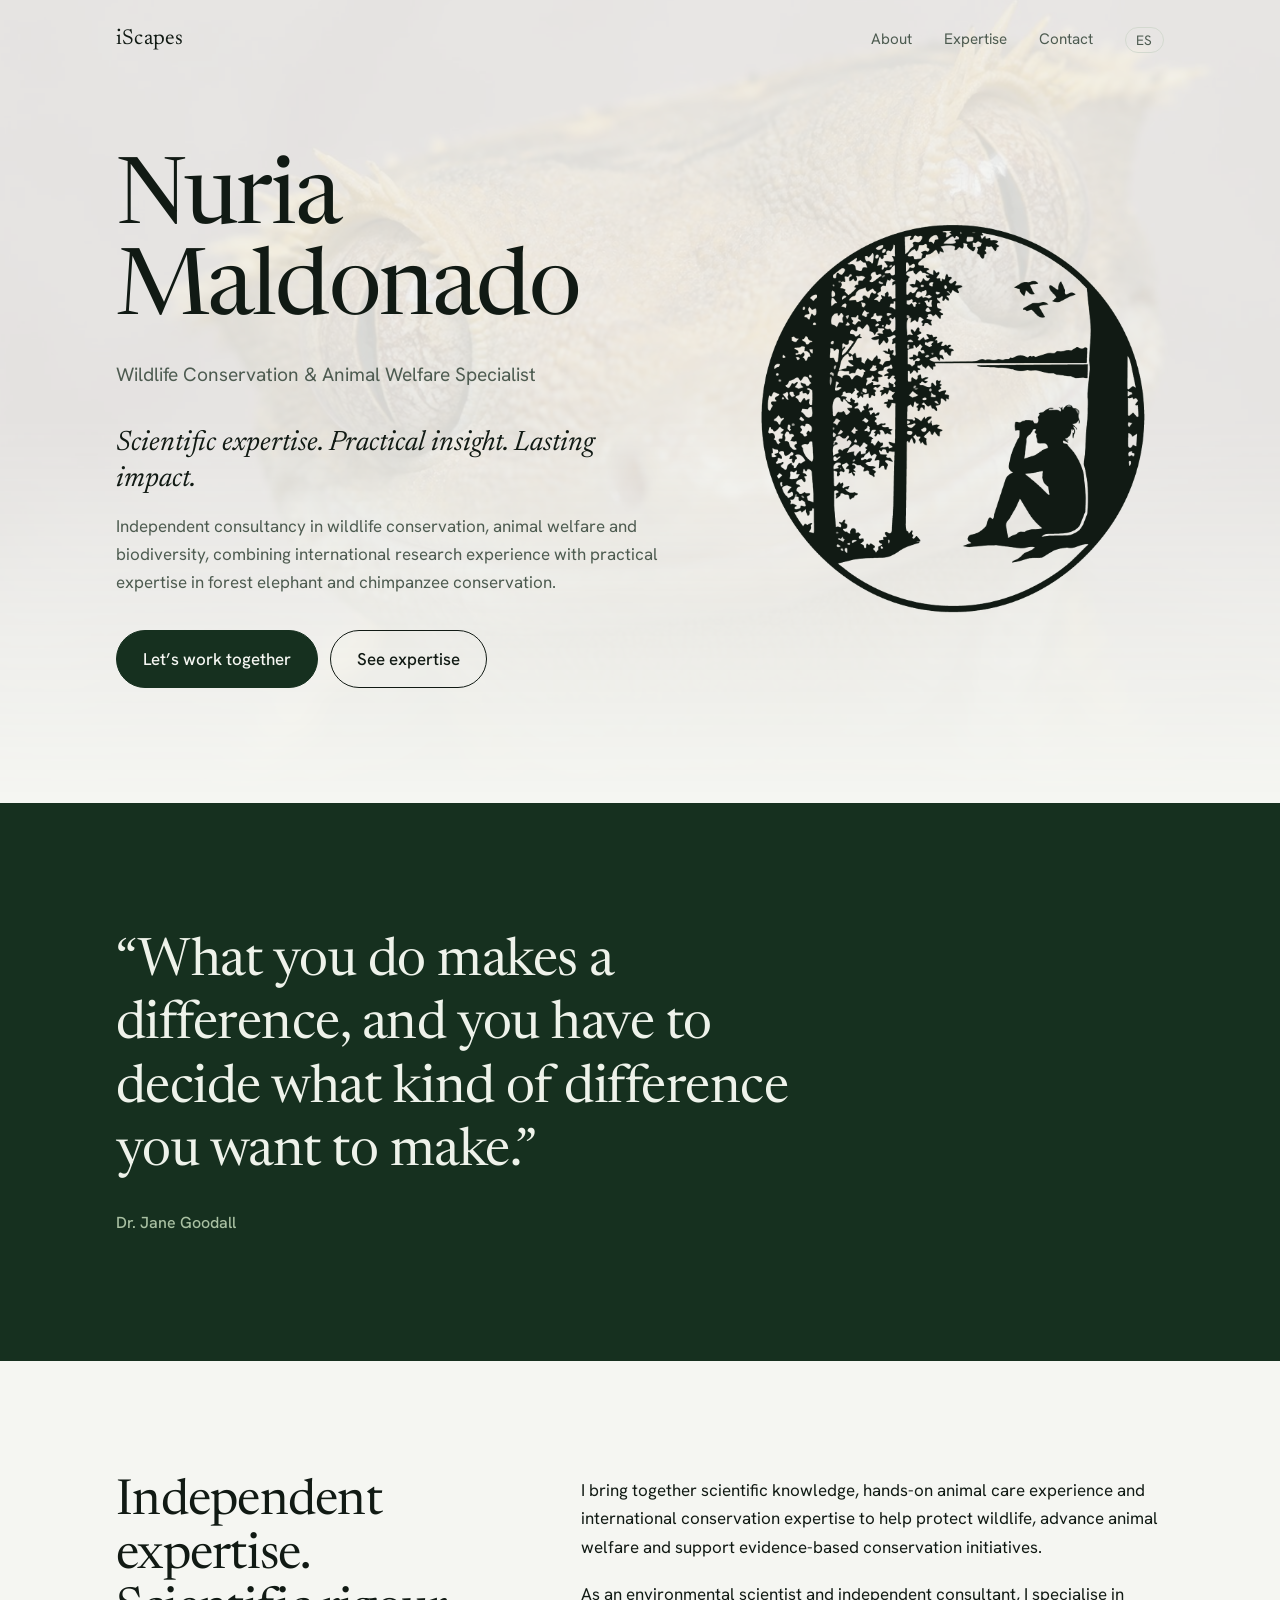
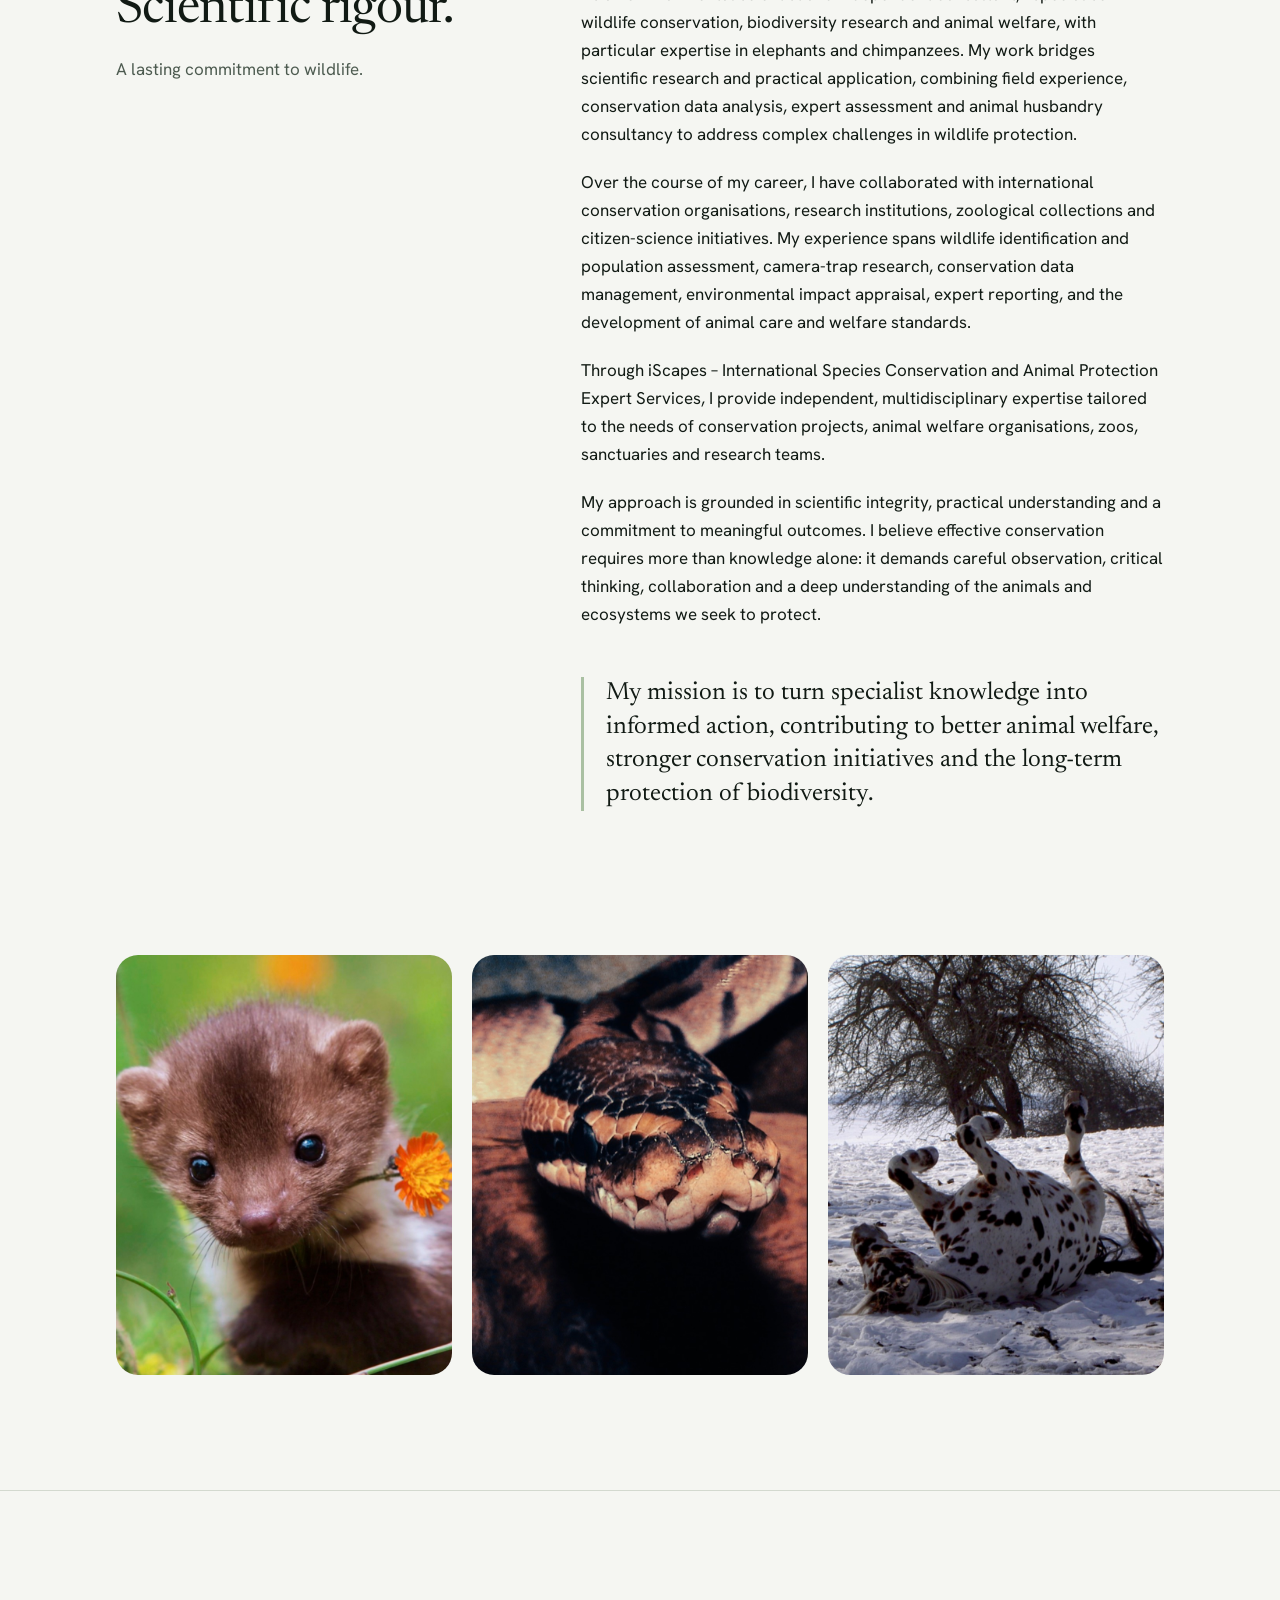
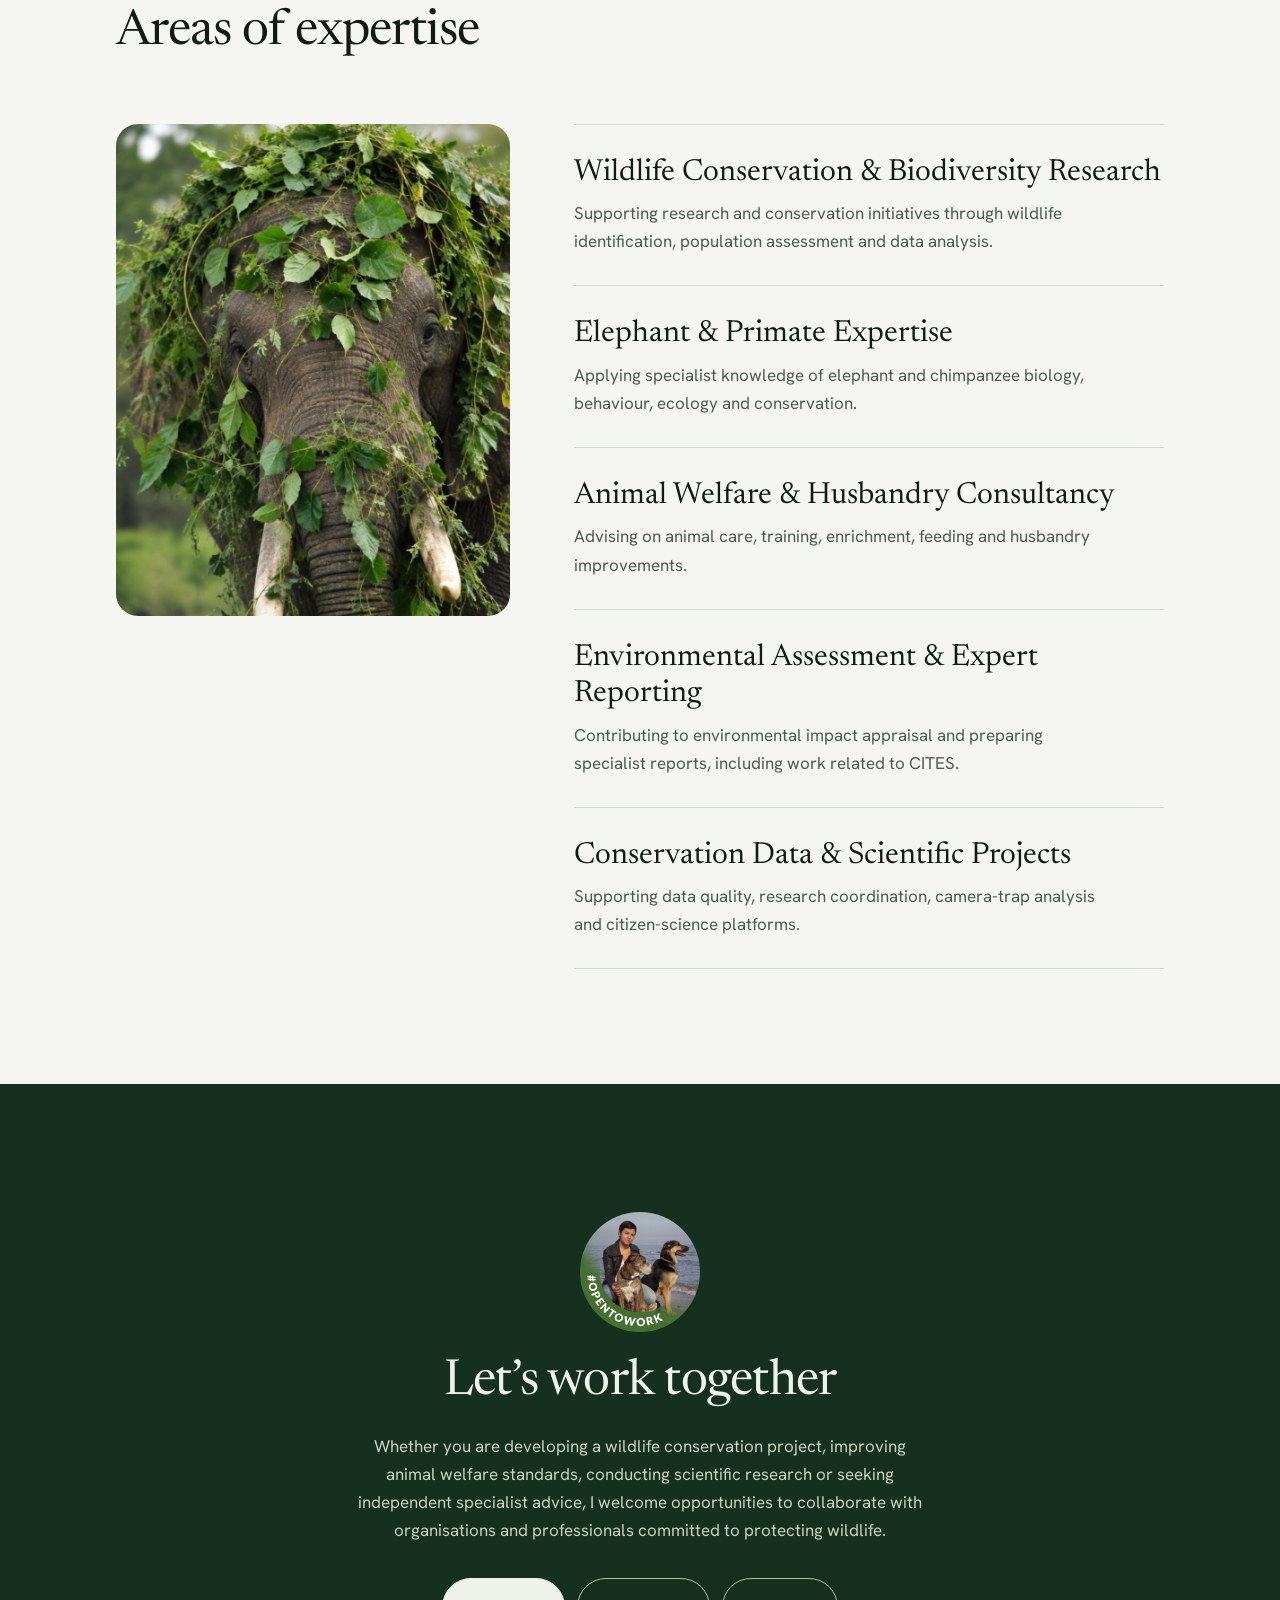
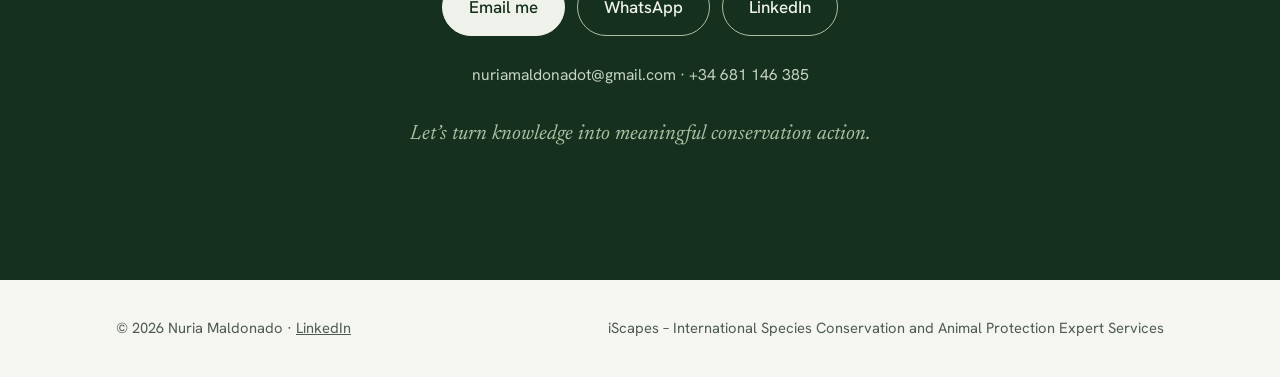
==== commit fc55e968: "Add Spanish version and link previews - Spanish page at /es/ with EN/ES switch in the menu and hrefl" ====
--- a/index.html
+++ b/index.html
@@ -3,101 +3,33 @@
 <head>
 <meta charset="utf-8">
 <meta name="viewport" content="width=device-width, initial-scale=1, viewport-fit=cover">
-<title>Nuria Maldonado – Wildlife Conservation & Animal Welfare Specialist | iScapes</title>
+<title>Nuria Maldonado – Wildlife Conservation &amp; Animal Welfare Specialist | iScapes</title>
+<meta name="description" content="Independent consultancy in wildlife conservation, animal welfare and biodiversity: elephant and chimpanzee expertise, husbandry advice, expert reporting and conservation data.">
+<link rel="canonical" href="https://vitaflash.github.io/iscapes/">
+<link rel="alternate" hreflang="en" href="https://vitaflash.github.io/iscapes/">
+<link rel="alternate" hreflang="es" href="https://vitaflash.github.io/iscapes/es/">
+<link rel="alternate" hreflang="x-default" href="https://vitaflash.github.io/iscapes/">
+<meta property="og:type" content="website">
+<meta property="og:site_name" content="iScapes">
+<meta property="og:title" content="Nuria Maldonado – Wildlife Conservation &amp; Animal Welfare Specialist | iScapes">
+<meta property="og:description" content="Independent consultancy in wildlife conservation, animal welfare and biodiversity: elephant and chimpanzee expertise, husbandry advice, expert reporting and conservation data.">
+<meta property="og:url" content="https://vitaflash.github.io/iscapes/">
+<meta property="og:image" content="https://vitaflash.github.io/iscapes/assets/og-en.jpg">
+<meta property="og:image:width" content="1200">
+<meta property="og:image:height" content="630">
+<meta property="og:locale" content="en_GB">
+<meta property="og:locale:alternate" content="es_ES">
+<meta name="twitter:card" content="summary_large_image">
+<link rel="icon" type="image/png" href="assets/favicon.png">
+<link rel="apple-touch-icon" href="assets/apple-touch-icon.png">
 <link rel="preconnect" href="https://fonts.googleapis.com">
 <link rel="preconnect" href="https://fonts.gstatic.com" crossorigin>
 <link href="https://fonts.googleapis.com/css2?family=Newsreader:ital,opsz,wght@0,6..72,400;0,6..72,500;1,6..72,400&family=Hanken+Grotesk:wght@400;500;600&display=swap" rel="stylesheet">
-<style>
-:root{--bg:#F5F6F2;--ink:#111A14;--mute:#4D5B50;--line:#D3D9CF;--forest:#16301F;--forest-ink:#EEF2EA;--sage:#A9C0A2;--btn:#16301F;--btn-ink:#F5F6F2;
-box-sizing:border-box;padding-top:env(safe-area-inset-top,0px);padding-bottom:env(safe-area-inset-bottom,0px);color-scheme:light}
-@media (prefers-color-scheme:dark){:root:not([data-theme="light"]){--bg:#0F1712;--ink:#E9EEE6;--mute:#9AA99C;--line:#26362B;--forest:#1B3A26;--btn:#A9C0A2;--btn-ink:#0F1712;color-scheme:dark}}
-:root[data-theme="dark"]{--bg:#0F1712;--ink:#E9EEE6;--mute:#9AA99C;--line:#26362B;--forest:#1B3A26;--btn:#A9C0A2;--btn-ink:#0F1712;color-scheme:dark}
-*,*::before,*::after{box-sizing:border-box}
-html{scroll-padding-top:env(safe-area-inset-top,0px);scroll-behavior:smooth}
-body{margin:0;background:var(--bg);color:var(--ink);font:400 1.0625rem/1.65 "Hanken Grotesk",system-ui,sans-serif;-webkit-font-smoothing:antialiased}
-h1,h2,h3,blockquote{font-family:"Newsreader",Georgia,serif;font-weight:400;margin:0}
-a{color:inherit}
-:focus-visible{outline:2px solid var(--sage);outline-offset:3px}
-.wrap{max-width:1160px;margin:0 auto;padding:0 clamp(20px,5vw,56px)}
-.logo{display:block;width:100%;height:auto}
-@media (prefers-color-scheme:dark){:root:not([data-theme="light"]) .logo{filter:invert(.93)}}
-:root[data-theme="dark"] .logo{filter:invert(.93)}
-
-header{padding:22px 0;position:relative;z-index:1}
-header .wrap{display:flex;justify-content:space-between;align-items:center;gap:16px}
-.brand{font-family:"Newsreader",serif;font-size:1.35rem;text-decoration:none;letter-spacing:.01em}
-nav{display:flex;gap:clamp(14px,3vw,32px);font-size:.95rem}
-nav a{text-decoration:none;color:var(--mute)}
-nav a:hover{color:var(--ink)}
-@media(max-width:560px){nav a:nth-child(2){display:none}}
-
-.hero{padding:clamp(32px,6vw,80px) 0 clamp(56px,9vw,120px);position:relative;isolation:isolate}
-.hero::before{content:"";position:absolute;inset:-120px 0 0;z-index:-1;background:url(assets/gecko.jpg) 62% 40%/cover no-repeat;opacity:.13;-webkit-mask-image:linear-gradient(to bottom,#000 55%,transparent);mask-image:linear-gradient(to bottom,#000 55%,transparent)}
-@media (prefers-color-scheme:dark){:root:not([data-theme="light"]) .hero::before{opacity:.2}}
-:root[data-theme="dark"] .hero::before{opacity:.2}
-.hero .wrap{display:grid;grid-template-columns:1.15fr .85fr;gap:clamp(32px,6vw,88px);align-items:center}
-.hero h1{font-size:clamp(2.9rem,7.2vw,6rem);line-height:.98;letter-spacing:-.02em}
-.role{margin:22px 0 0;font-size:1.2rem;color:var(--mute)}
-.tag{font-family:"Newsreader",serif;font-style:italic;font-size:clamp(1.3rem,2.4vw,1.75rem);margin:34px 0 14px;line-height:1.3}
-.lead{max-width:34rem;color:var(--mute);margin:0 0 34px}
-.btns{display:flex;flex-wrap:wrap;gap:12px}
-.btn{display:inline-block;padding:14px 26px;border-radius:999px;background:var(--btn);color:var(--btn-ink);text-decoration:none;font-weight:500;border:1px solid var(--btn);transition:transform .2s}
-.btn:hover{transform:translateY(-2px)}
-.btn.ghost{background:transparent;color:var(--ink);border-color:var(--ink)}
-.hero figure{margin:0;max-width:460px;justify-self:end;width:100%}
-.hero .copy>*{animation:rise .9s cubic-bezier(.2,.7,.2,1) both}
-.hero .copy>*:nth-child(2){animation-delay:.1s}.hero .copy>*:nth-child(3){animation-delay:.2s}.hero .copy>*:nth-child(4){animation-delay:.3s}.hero .copy>*:nth-child(5){animation-delay:.4s}
-@keyframes rise{from{opacity:0;transform:translateY(18px)}}
-@media(max-width:820px){.hero .wrap{grid-template-columns:1fr}.hero figure{order:-1;max-width:260px;justify-self:start}}
-
-.quote{background:var(--forest);color:var(--forest-ink);padding:clamp(64px,10vw,130px) 0;position:relative;overflow:hidden}
-.quote .wrap{position:relative}
-.quote blockquote{font-size:clamp(1.8rem,4.2vw,3.3rem);line-height:1.2;max-width:22ch;letter-spacing:-.01em}
-.quote cite{display:block;margin-top:28px;font:500 1rem "Hanken Grotesk",sans-serif;color:var(--sage);font-style:normal}
-
-section.block{padding:clamp(64px,9vw,120px) 0}
-.about .wrap{display:grid;grid-template-columns:.8fr 1.2fr;gap:clamp(28px,6vw,96px)}
-h2{font-size:clamp(2rem,4vw,3.1rem);line-height:1.08;letter-spacing:-.015em}
-.about .sub{margin-top:18px;color:var(--mute);max-width:20rem}
-.about p{margin:0 0 1.15em;max-width:38rem}
-.about .mission{font-family:"Newsreader",serif;font-size:1.55rem;line-height:1.35;border-left:3px solid var(--sage);padding-left:22px;margin-top:2em}
-@media(max-width:820px){.about .wrap{grid-template-columns:1fr}}
-
-.expertise{border-top:1px solid var(--line)}
-.expertise h2{margin-bottom:clamp(32px,5vw,64px)}
-.row{display:grid;grid-template-columns:1fr 1.1fr;gap:clamp(16px,5vw,80px);padding:30px 0;border-top:1px solid var(--line)}
-.row:last-child{border-bottom:1px solid var(--line)}
-.row h3{font-size:clamp(1.45rem,2.4vw,1.9rem);line-height:1.2}
-.row p{margin:0;color:var(--mute);max-width:34rem}
-@media(max-width:720px){.row{grid-template-columns:1fr;gap:8px}}
-
-.cta{background:var(--forest);color:var(--forest-ink);text-align:center;padding:clamp(72px,10vw,140px) 0}
-.cta h2{max-width:16ch;margin:0 auto 22px}
-.cta p{max-width:36rem;margin:0 auto 34px;color:#C5D3C0}
-.cta .btn{background:var(--forest-ink);color:#16301F;border-color:var(--forest-ink)}
-.cta .btns{justify-content:center}.cta .btn.ghost{background:transparent;color:var(--forest-ink);border-color:var(--sage)}.cta .direct{margin:26px auto 0;font-size:.98rem;color:#C5D3C0}.cta .small{margin:30px auto 0;font-family:"Newsreader",serif;font-style:italic;font-size:1.3rem;color:var(--sage)}
-
-.photo{margin:0}
-.photo img{display:block;width:100%;height:auto;border-radius:22px;object-fit:cover;background:var(--line)}
-.gallery{padding-bottom:clamp(64px,9vw,120px)}
-.trio{display:grid;grid-template-columns:repeat(3,1fr);gap:clamp(10px,2vw,20px)}
-.trio img{aspect-ratio:4/5}
-@media(max-width:640px){.trio{grid-template-columns:1fr 1fr}.trio .photo:first-child{grid-column:1/-1}.trio .photo:first-child img{aspect-ratio:4/3;object-position:50% 35%}}
-.exp-grid{display:grid;grid-template-columns:.8fr 1.2fr;gap:clamp(28px,5vw,72px);align-items:start}
-.exp-grid .photo{position:sticky;top:calc(24px + env(safe-area-inset-top,0px))}
-.exp-grid .photo img{aspect-ratio:4/5}
-.exp-grid .row{grid-template-columns:1fr;gap:8px}
-@media(max-width:820px){.exp-grid{grid-template-columns:1fr}.exp-grid .photo{position:static}.exp-grid .photo img{aspect-ratio:4/3;object-position:50% 30%}}
-.avatar{display:block;width:120px;height:120px;margin:0 auto 24px;border-radius:50%;object-fit:cover}
-
-footer{padding:36px 0;color:var(--mute);font-size:.92rem}
-footer .wrap{display:flex;flex-wrap:wrap;justify-content:space-between;gap:10px}
-@media(prefers-reduced-motion:reduce){*{animation:none!important;transition:none!important;scroll-behavior:auto!important}}
-</style>
+<link rel="stylesheet" href="assets/site.css">
 </head>
 <body>
 <header><div class="wrap"><a class="brand" href="#top">iScapes</a>
-<nav><a href="#about">About</a><a href="#expertise">Expertise</a><a href="#contact">Contact</a></nav></div></header>
+<nav><a href="#about">About</a><a href="#expertise">Expertise</a><a href="#contact">Contact</a><a class="lang" href="es/" hreflang="es" lang="es">ES</a></nav></div></header>
 
 <main id="top">
 <section class="hero"><div class="wrap">
--- a/assets/site.css
+++ b/assets/site.css
@@ -0,0 +1,87 @@
+:root{--bg:#F5F6F2;--ink:#111A14;--mute:#4D5B50;--line:#D3D9CF;--forest:#16301F;--forest-ink:#EEF2EA;--sage:#A9C0A2;--btn:#16301F;--btn-ink:#F5F6F2;
+box-sizing:border-box;padding-top:env(safe-area-inset-top,0px);padding-bottom:env(safe-area-inset-bottom,0px);color-scheme:light}
+@media (prefers-color-scheme:dark){:root:not([data-theme="light"]){--bg:#0F1712;--ink:#E9EEE6;--mute:#9AA99C;--line:#26362B;--forest:#1B3A26;--btn:#A9C0A2;--btn-ink:#0F1712;color-scheme:dark}}
+:root[data-theme="dark"]{--bg:#0F1712;--ink:#E9EEE6;--mute:#9AA99C;--line:#26362B;--forest:#1B3A26;--btn:#A9C0A2;--btn-ink:#0F1712;color-scheme:dark}
+*,*::before,*::after{box-sizing:border-box}
+html{scroll-padding-top:env(safe-area-inset-top,0px);scroll-behavior:smooth}
+body{margin:0;background:var(--bg);color:var(--ink);font:400 1.0625rem/1.65 "Hanken Grotesk",system-ui,sans-serif;-webkit-font-smoothing:antialiased}
+h1,h2,h3,blockquote{font-family:"Newsreader",Georgia,serif;font-weight:400;margin:0}
+a{color:inherit}
+:focus-visible{outline:2px solid var(--sage);outline-offset:3px}
+.wrap{max-width:1160px;margin:0 auto;padding:0 clamp(20px,5vw,56px)}
+.logo{display:block;width:100%;height:auto}
+@media (prefers-color-scheme:dark){:root:not([data-theme="light"]) .logo{filter:invert(.93)}}
+:root[data-theme="dark"] .logo{filter:invert(.93)}
+
+header{padding:22px 0;position:relative;z-index:1}
+header .wrap{display:flex;justify-content:space-between;align-items:center;gap:16px}
+.brand{font-family:"Newsreader",serif;font-size:1.35rem;text-decoration:none;letter-spacing:.01em}
+nav{display:flex;gap:clamp(14px,3vw,32px);font-size:.95rem}
+nav a{text-decoration:none;color:var(--mute)}
+nav a:hover{color:var(--ink)}
+@media(max-width:560px){nav a:nth-child(2){display:none}}
+
+.hero{padding:clamp(32px,6vw,80px) 0 clamp(56px,9vw,120px);position:relative;isolation:isolate}
+.hero::before{content:"";position:absolute;inset:-120px 0 0;z-index:-1;background:url(gecko.jpg) 62% 40%/cover no-repeat;opacity:.13;-webkit-mask-image:linear-gradient(to bottom,#000 55%,transparent);mask-image:linear-gradient(to bottom,#000 55%,transparent)}
+@media (prefers-color-scheme:dark){:root:not([data-theme="light"]) .hero::before{opacity:.2}}
+:root[data-theme="dark"] .hero::before{opacity:.2}
+.hero .wrap{display:grid;grid-template-columns:1.15fr .85fr;gap:clamp(32px,6vw,88px);align-items:center}
+.hero h1{font-size:clamp(2.9rem,7.2vw,6rem);line-height:.98;letter-spacing:-.02em}
+.role{margin:22px 0 0;font-size:1.2rem;color:var(--mute)}
+.tag{font-family:"Newsreader",serif;font-style:italic;font-size:clamp(1.3rem,2.4vw,1.75rem);margin:34px 0 14px;line-height:1.3}
+.lead{max-width:34rem;color:var(--mute);margin:0 0 34px}
+.btns{display:flex;flex-wrap:wrap;gap:12px}
+.btn{display:inline-block;padding:14px 26px;border-radius:999px;background:var(--btn);color:var(--btn-ink);text-decoration:none;font-weight:500;border:1px solid var(--btn);transition:transform .2s}
+.btn:hover{transform:translateY(-2px)}
+.btn.ghost{background:transparent;color:var(--ink);border-color:var(--ink)}
+.hero figure{margin:0;max-width:460px;justify-self:end;width:100%}
+.hero .copy>*{animation:rise .9s cubic-bezier(.2,.7,.2,1) both}
+.hero .copy>*:nth-child(2){animation-delay:.1s}.hero .copy>*:nth-child(3){animation-delay:.2s}.hero .copy>*:nth-child(4){animation-delay:.3s}.hero .copy>*:nth-child(5){animation-delay:.4s}
+@keyframes rise{from{opacity:0;transform:translateY(18px)}}
+@media(max-width:820px){.hero .wrap{grid-template-columns:1fr}.hero figure{order:-1;max-width:260px;justify-self:start}}
+
+.quote{background:var(--forest);color:var(--forest-ink);padding:clamp(64px,10vw,130px) 0;position:relative;overflow:hidden}
+.quote .wrap{position:relative}
+.quote blockquote{font-size:clamp(1.8rem,4.2vw,3.3rem);line-height:1.2;max-width:22ch;letter-spacing:-.01em}
+.quote cite{display:block;margin-top:28px;font:500 1rem "Hanken Grotesk",sans-serif;color:var(--sage);font-style:normal}
+
+section.block{padding:clamp(64px,9vw,120px) 0}
+.about .wrap{display:grid;grid-template-columns:.8fr 1.2fr;gap:clamp(28px,6vw,96px)}
+h2{font-size:clamp(2rem,4vw,3.1rem);line-height:1.08;letter-spacing:-.015em}
+.about .sub{margin-top:18px;color:var(--mute);max-width:20rem}
+.about p{margin:0 0 1.15em;max-width:38rem}
+.about .mission{font-family:"Newsreader",serif;font-size:1.55rem;line-height:1.35;border-left:3px solid var(--sage);padding-left:22px;margin-top:2em}
+@media(max-width:820px){.about .wrap{grid-template-columns:1fr}}
+
+.expertise{border-top:1px solid var(--line)}
+.expertise h2{margin-bottom:clamp(32px,5vw,64px)}
+.row{display:grid;grid-template-columns:1fr 1.1fr;gap:clamp(16px,5vw,80px);padding:30px 0;border-top:1px solid var(--line)}
+.row:last-child{border-bottom:1px solid var(--line)}
+.row h3{font-size:clamp(1.45rem,2.4vw,1.9rem);line-height:1.2}
+.row p{margin:0;color:var(--mute);max-width:34rem}
+@media(max-width:720px){.row{grid-template-columns:1fr;gap:8px}}
+
+.cta{background:var(--forest);color:var(--forest-ink);text-align:center;padding:clamp(72px,10vw,140px) 0}
+.cta h2{max-width:16ch;margin:0 auto 22px}
+.cta p{max-width:36rem;margin:0 auto 34px;color:#C5D3C0}
+.cta .btn{background:var(--forest-ink);color:#16301F;border-color:var(--forest-ink)}
+.cta .btns{justify-content:center}.cta .btn.ghost{background:transparent;color:var(--forest-ink);border-color:var(--sage)}.cta .direct{margin:26px auto 0;font-size:.98rem;color:#C5D3C0}.cta .small{margin:30px auto 0;font-family:"Newsreader",serif;font-style:italic;font-size:1.3rem;color:var(--sage)}
+
+.photo{margin:0}
+.photo img{display:block;width:100%;height:auto;border-radius:22px;object-fit:cover;background:var(--line)}
+.gallery{padding-bottom:clamp(64px,9vw,120px)}
+.trio{display:grid;grid-template-columns:repeat(3,1fr);gap:clamp(10px,2vw,20px)}
+.trio img{aspect-ratio:4/5}
+@media(max-width:640px){.trio{grid-template-columns:1fr 1fr}.trio .photo:first-child{grid-column:1/-1}.trio .photo:first-child img{aspect-ratio:4/3;object-position:50% 35%}}
+.exp-grid{display:grid;grid-template-columns:.8fr 1.2fr;gap:clamp(28px,5vw,72px);align-items:start}
+.exp-grid .photo{position:sticky;top:calc(24px + env(safe-area-inset-top,0px))}
+.exp-grid .photo img{aspect-ratio:4/5}
+.exp-grid .row{grid-template-columns:1fr;gap:8px}
+@media(max-width:820px){.exp-grid{grid-template-columns:1fr}.exp-grid .photo{position:static}.exp-grid .photo img{aspect-ratio:4/3;object-position:50% 30%}}
+.avatar{display:block;width:120px;height:120px;margin:0 auto 24px;border-radius:50%;object-fit:cover}
+
+footer{padding:36px 0;color:var(--mute);font-size:.92rem}
+footer .wrap{display:flex;flex-wrap:wrap;justify-content:space-between;gap:10px}
+@media(prefers-reduced-motion:reduce){*{animation:none!important;transition:none!important;scroll-behavior:auto!important}}
+.lang{border:1px solid var(--line);border-radius:999px;padding:1px 10px;font-size:.85rem;letter-spacing:.04em}
+.lang:hover{border-color:var(--ink)}
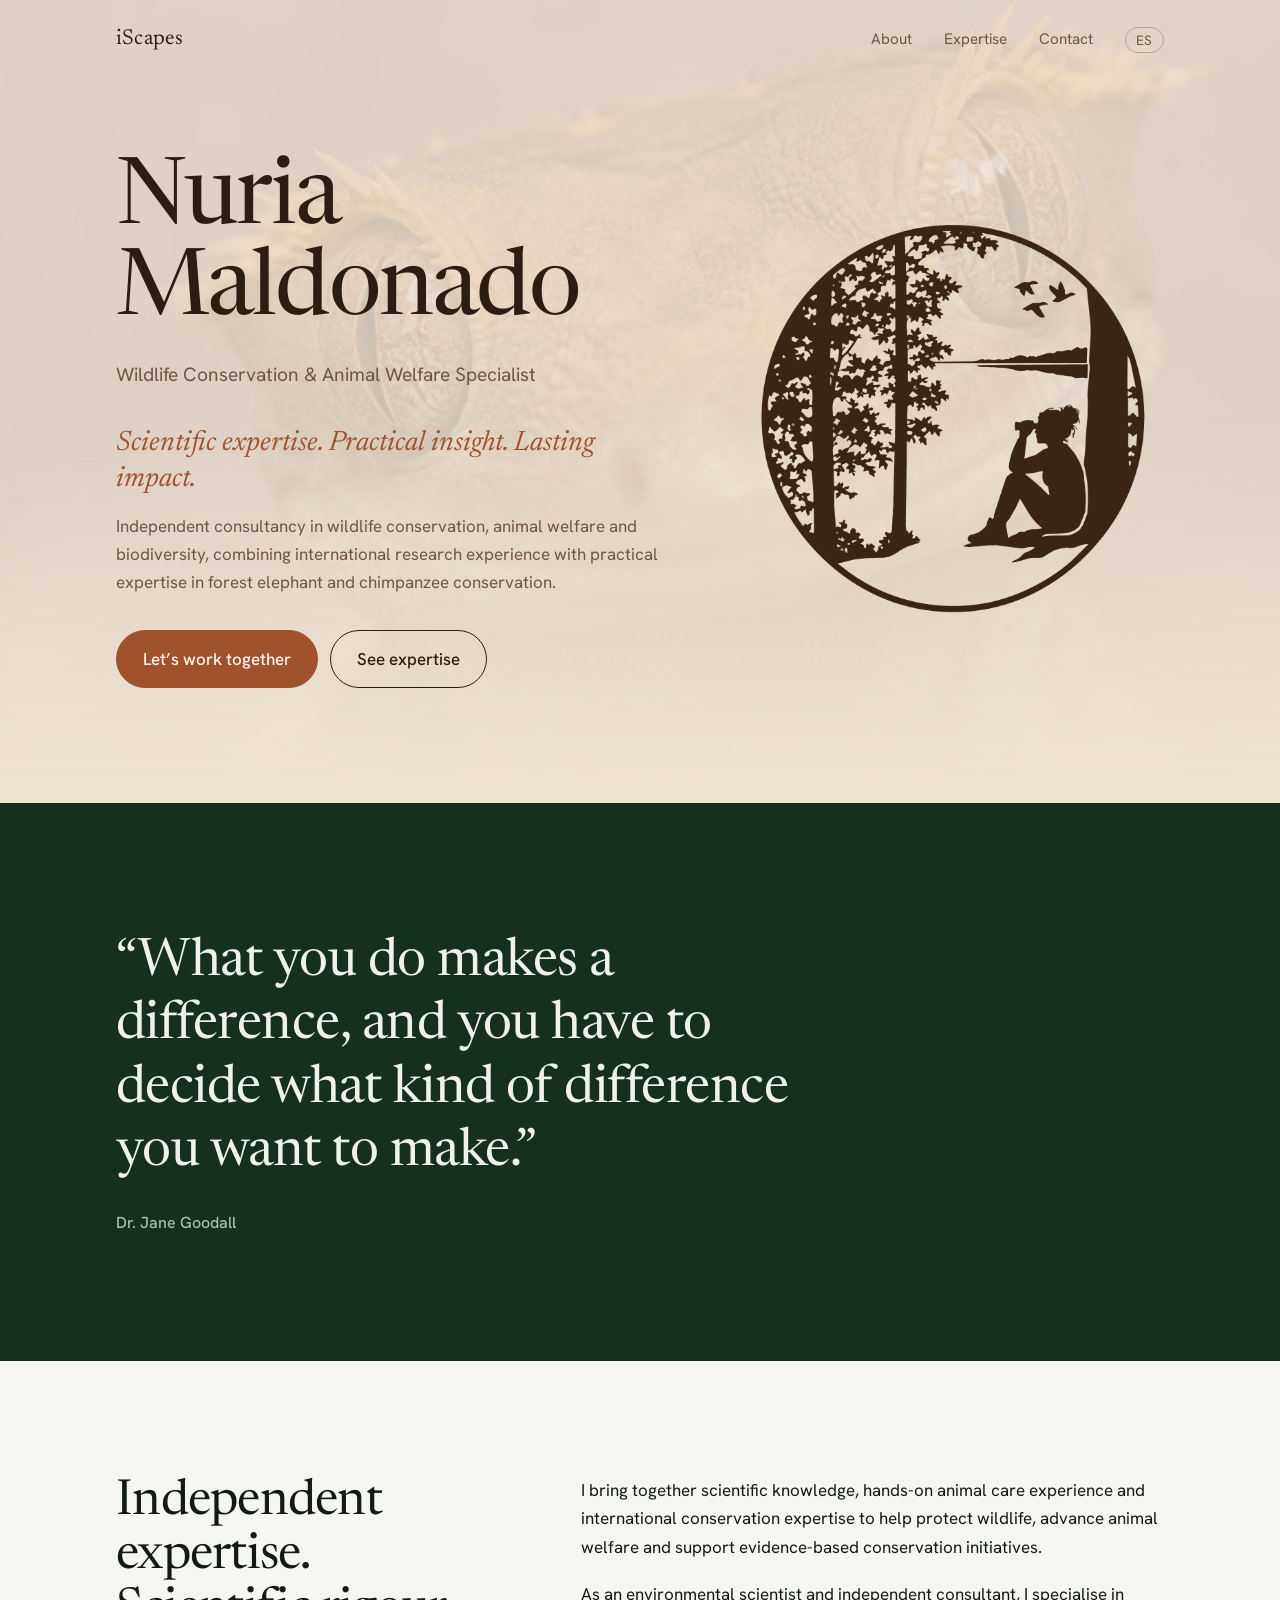
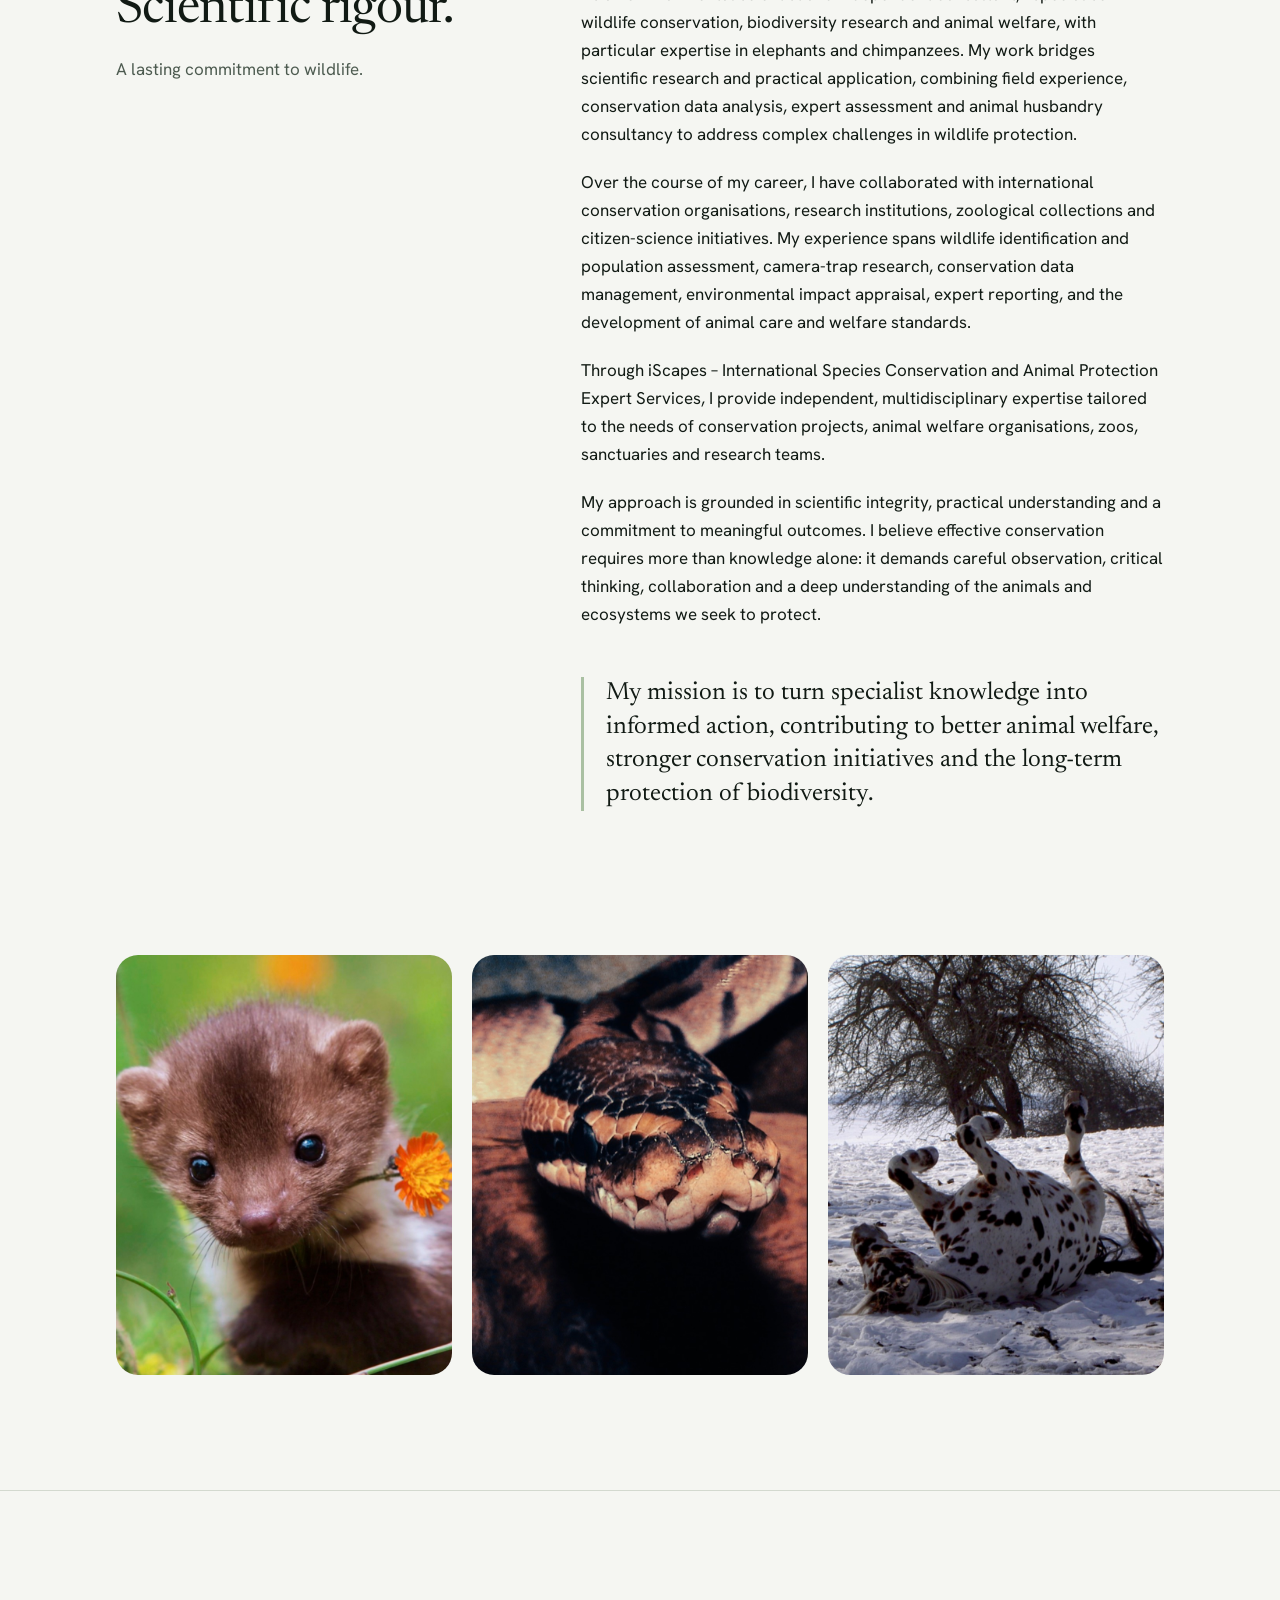
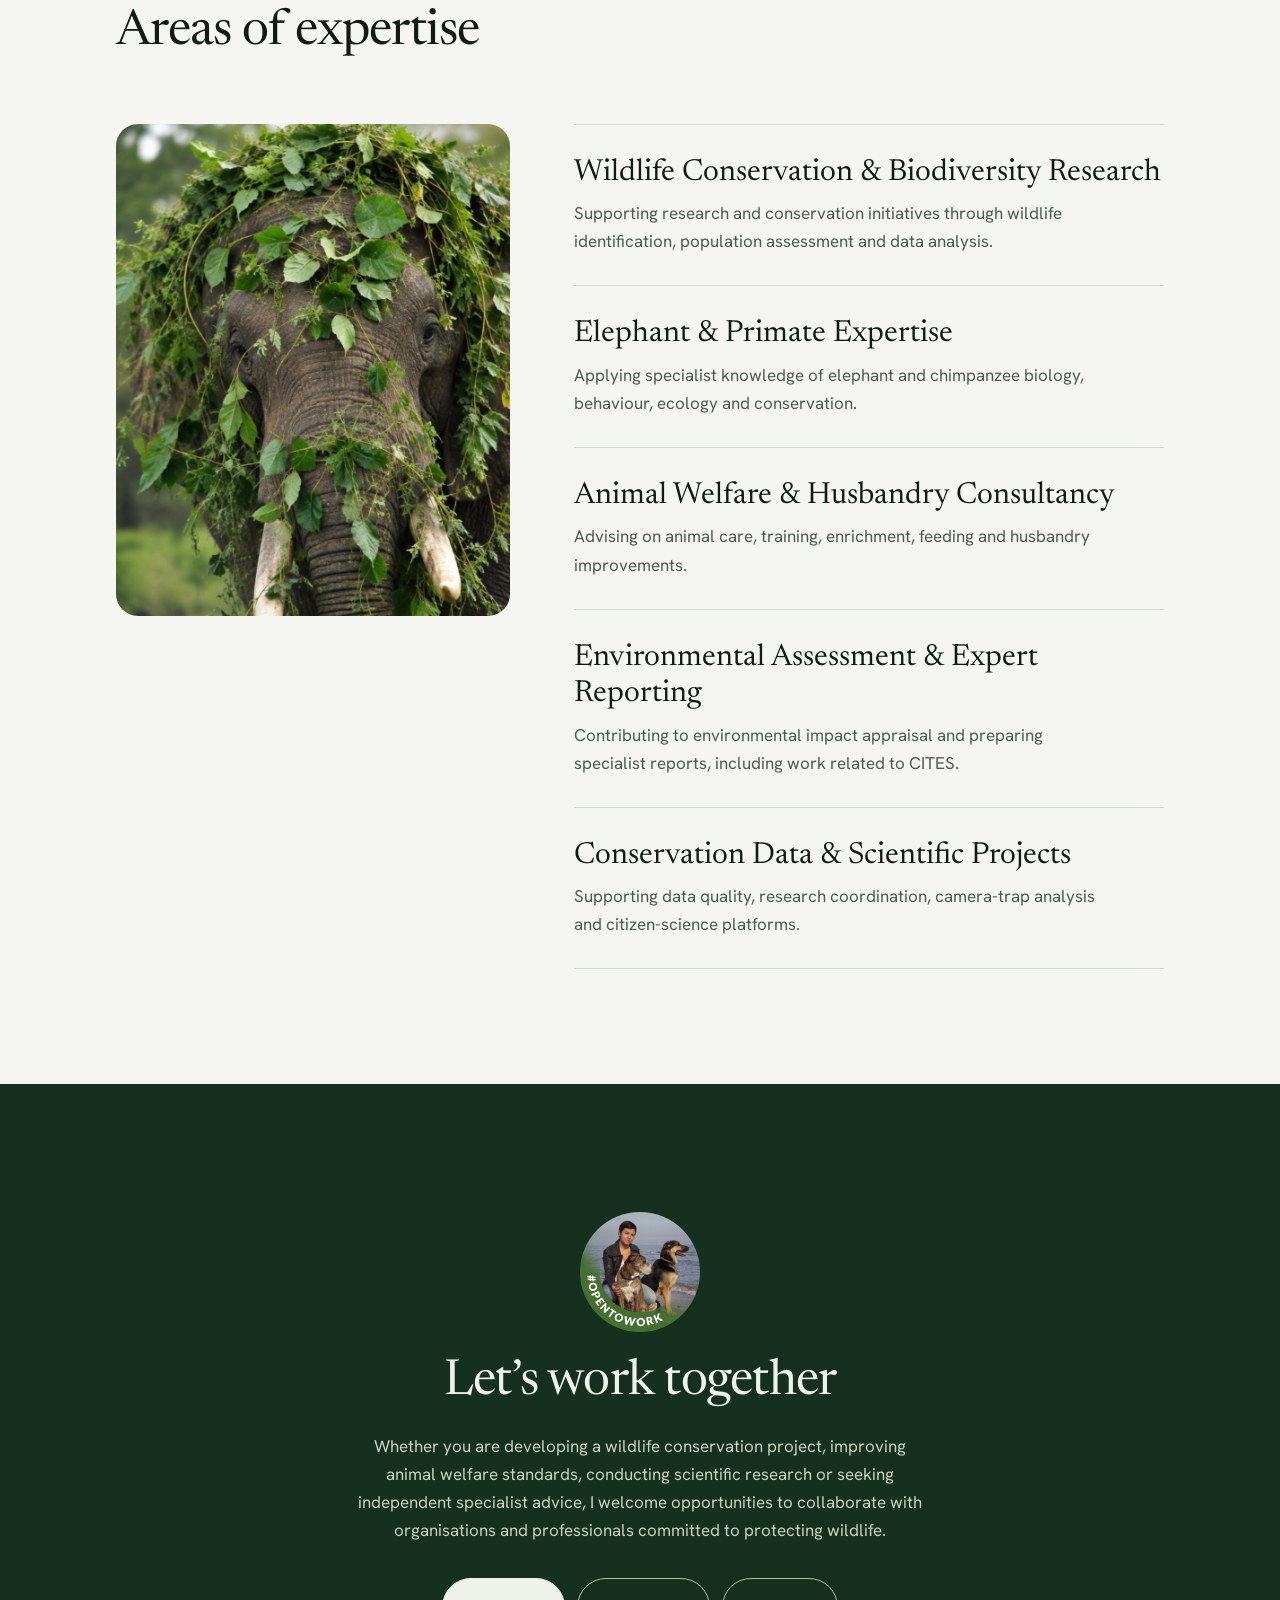
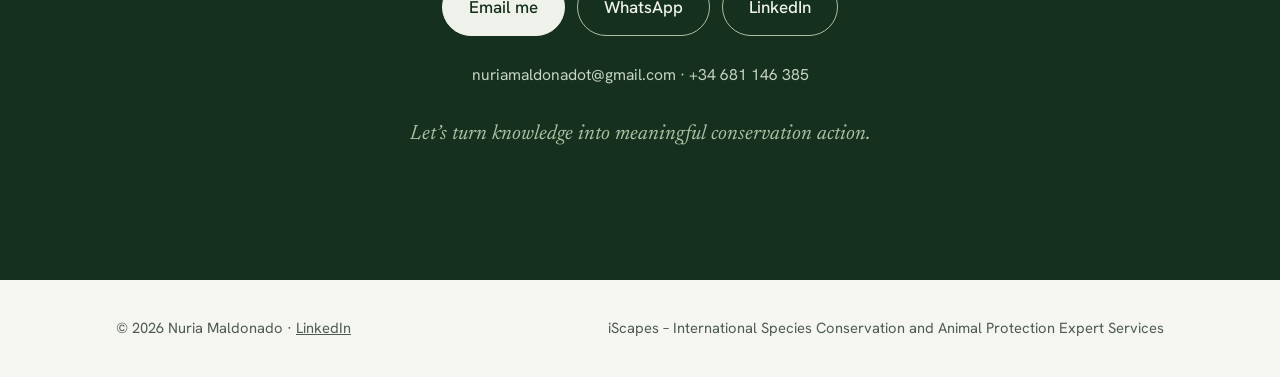
==== commit a6df67db: "Sand & Terracotta first section - Warm sand background behind the menu and first section, gecko kept" ====
--- a/index.html
+++ b/index.html
@@ -40,7 +40,7 @@
 <p class="lead">Independent consultancy in wildlife conservation, animal welfare and biodiversity, combining international research experience with practical expertise in forest elephant and chimpanzee conservation.</p>
 <div class="btns"><a class="btn" href="#contact">Let’s work together</a><a class="btn ghost" href="#expertise">See expertise</a></div>
 </div>
-<figure><img class="logo" src="assets/logo.png" alt="iScapes logo: a woman with binoculars sits against a tree beside a lake, birds flying overhead" width="600" height="600"></figure>
+<figure><picture><source srcset="assets/logo-cream.png" media="(prefers-color-scheme: dark)"><img class="logo" src="assets/logo-brown.png" alt="iScapes logo: a woman with binoculars sits against a tree beside a lake, birds flying overhead" width="600" height="600"></picture></figure>
 </div></section>
 
 
--- a/assets/site.css
+++ b/assets/site.css
@@ -1,7 +1,7 @@
-:root{--bg:#F5F6F2;--ink:#111A14;--mute:#4D5B50;--line:#D3D9CF;--forest:#16301F;--forest-ink:#EEF2EA;--sage:#A9C0A2;--btn:#16301F;--btn-ink:#F5F6F2;
+:root{--bg:#F5F6F2;--ink:#111A14;--mute:#4D5B50;--line:#D3D9CF;--forest:#16301F;--forest-ink:#EEF2EA;--sage:#A9C0A2;--btn:#16301F;--btn-ink:#F5F6F2;--hero-bg:#EFE3D2;--hero-ink:#2B1D12;--hero-mute:#6E5643;--hero-line:#B9A58F;--accent:#A0522D;--accent-ink:#FFF6EC;
 box-sizing:border-box;padding-top:env(safe-area-inset-top,0px);padding-bottom:env(safe-area-inset-bottom,0px);color-scheme:light}
-@media (prefers-color-scheme:dark){:root:not([data-theme="light"]){--bg:#0F1712;--ink:#E9EEE6;--mute:#9AA99C;--line:#26362B;--forest:#1B3A26;--btn:#A9C0A2;--btn-ink:#0F1712;color-scheme:dark}}
-:root[data-theme="dark"]{--bg:#0F1712;--ink:#E9EEE6;--mute:#9AA99C;--line:#26362B;--forest:#1B3A26;--btn:#A9C0A2;--btn-ink:#0F1712;color-scheme:dark}
+@media (prefers-color-scheme:dark){:root:not([data-theme="light"]){--hero-bg:#2A1E16;--hero-ink:#F2E6D6;--hero-mute:#C9B49E;--hero-line:#6E5A48;--accent:#D98A5F;--accent-ink:#24170F;--bg:#0F1712;--ink:#E9EEE6;--mute:#9AA99C;--line:#26362B;--forest:#1B3A26;--btn:#A9C0A2;--btn-ink:#0F1712;color-scheme:dark}}
+:root[data-theme="dark"]{--hero-bg:#2A1E16;--hero-ink:#F2E6D6;--hero-mute:#C9B49E;--hero-line:#6E5A48;--accent:#D98A5F;--accent-ink:#24170F;--bg:#0F1712;--ink:#E9EEE6;--mute:#9AA99C;--line:#26362B;--forest:#1B3A26;--btn:#A9C0A2;--btn-ink:#0F1712;color-scheme:dark}
 *,*::before,*::after{box-sizing:border-box}
 html{scroll-padding-top:env(safe-area-inset-top,0px);scroll-behavior:smooth}
 body{margin:0;background:var(--bg);color:var(--ink);font:400 1.0625rem/1.65 "Hanken Grotesk",system-ui,sans-serif;-webkit-font-smoothing:antialiased}
@@ -10,19 +10,23 @@
 :focus-visible{outline:2px solid var(--sage);outline-offset:3px}
 .wrap{max-width:1160px;margin:0 auto;padding:0 clamp(20px,5vw,56px)}
 .logo{display:block;width:100%;height:auto}
-@media (prefers-color-scheme:dark){:root:not([data-theme="light"]) .logo{filter:invert(.93)}}
-:root[data-theme="dark"] .logo{filter:invert(.93)}
 
 header{padding:22px 0;position:relative;z-index:1}
 header .wrap{display:flex;justify-content:space-between;align-items:center;gap:16px}
 .brand{font-family:"Newsreader",serif;font-size:1.35rem;text-decoration:none;letter-spacing:.01em}
 nav{display:flex;gap:clamp(14px,3vw,32px);font-size:.95rem}
-nav a{text-decoration:none;color:var(--mute)}
-nav a:hover{color:var(--ink)}
+header{color:var(--hero-ink)}
+nav a{text-decoration:none;color:var(--hero-mute)}
+nav a:hover{color:var(--hero-ink)}
 @media(max-width:560px){nav a:nth-child(2){display:none}}
 
-.hero{padding:clamp(32px,6vw,80px) 0 clamp(56px,9vw,120px);position:relative;isolation:isolate}
-.hero::before{content:"";position:absolute;inset:-120px 0 0;z-index:-1;background:url(gecko.jpg) 62% 40%/cover no-repeat;opacity:.13;-webkit-mask-image:linear-gradient(to bottom,#000 55%,transparent);mask-image:linear-gradient(to bottom,#000 55%,transparent)}
+.hero{padding:clamp(32px,6vw,80px) 0 clamp(56px,9vw,120px);position:relative;isolation:isolate;color:var(--hero-ink)}
+.hero::after{content:"";position:absolute;inset:-120px 0 0;z-index:-2;background:var(--hero-bg)}
+.hero .role,.hero .lead{color:var(--hero-mute)}
+.hero .tag{color:var(--accent)}
+.hero .btn{background:var(--accent);border-color:var(--accent);color:var(--accent-ink)}
+.hero .btn.ghost{background:transparent;color:var(--hero-ink);border-color:var(--hero-ink)}
+.hero::before{content:"";position:absolute;inset:-120px 0 0;z-index:-1;background:url(gecko.jpg) 62% 40%/cover no-repeat;opacity:.15;-webkit-mask-image:linear-gradient(to bottom,#000 55%,transparent);mask-image:linear-gradient(to bottom,#000 55%,transparent)}
 @media (prefers-color-scheme:dark){:root:not([data-theme="light"]) .hero::before{opacity:.2}}
 :root[data-theme="dark"] .hero::before{opacity:.2}
 .hero .wrap{display:grid;grid-template-columns:1.15fr .85fr;gap:clamp(32px,6vw,88px);align-items:center}
@@ -83,5 +87,5 @@
 footer{padding:36px 0;color:var(--mute);font-size:.92rem}
 footer .wrap{display:flex;flex-wrap:wrap;justify-content:space-between;gap:10px}
 @media(prefers-reduced-motion:reduce){*{animation:none!important;transition:none!important;scroll-behavior:auto!important}}
-.lang{border:1px solid var(--line);border-radius:999px;padding:1px 10px;font-size:.85rem;letter-spacing:.04em}
-.lang:hover{border-color:var(--ink)}
+.lang{border:1px solid var(--hero-line);border-radius:999px;padding:1px 10px;font-size:.85rem;letter-spacing:.04em}
+.lang:hover{border-color:var(--hero-ink)}
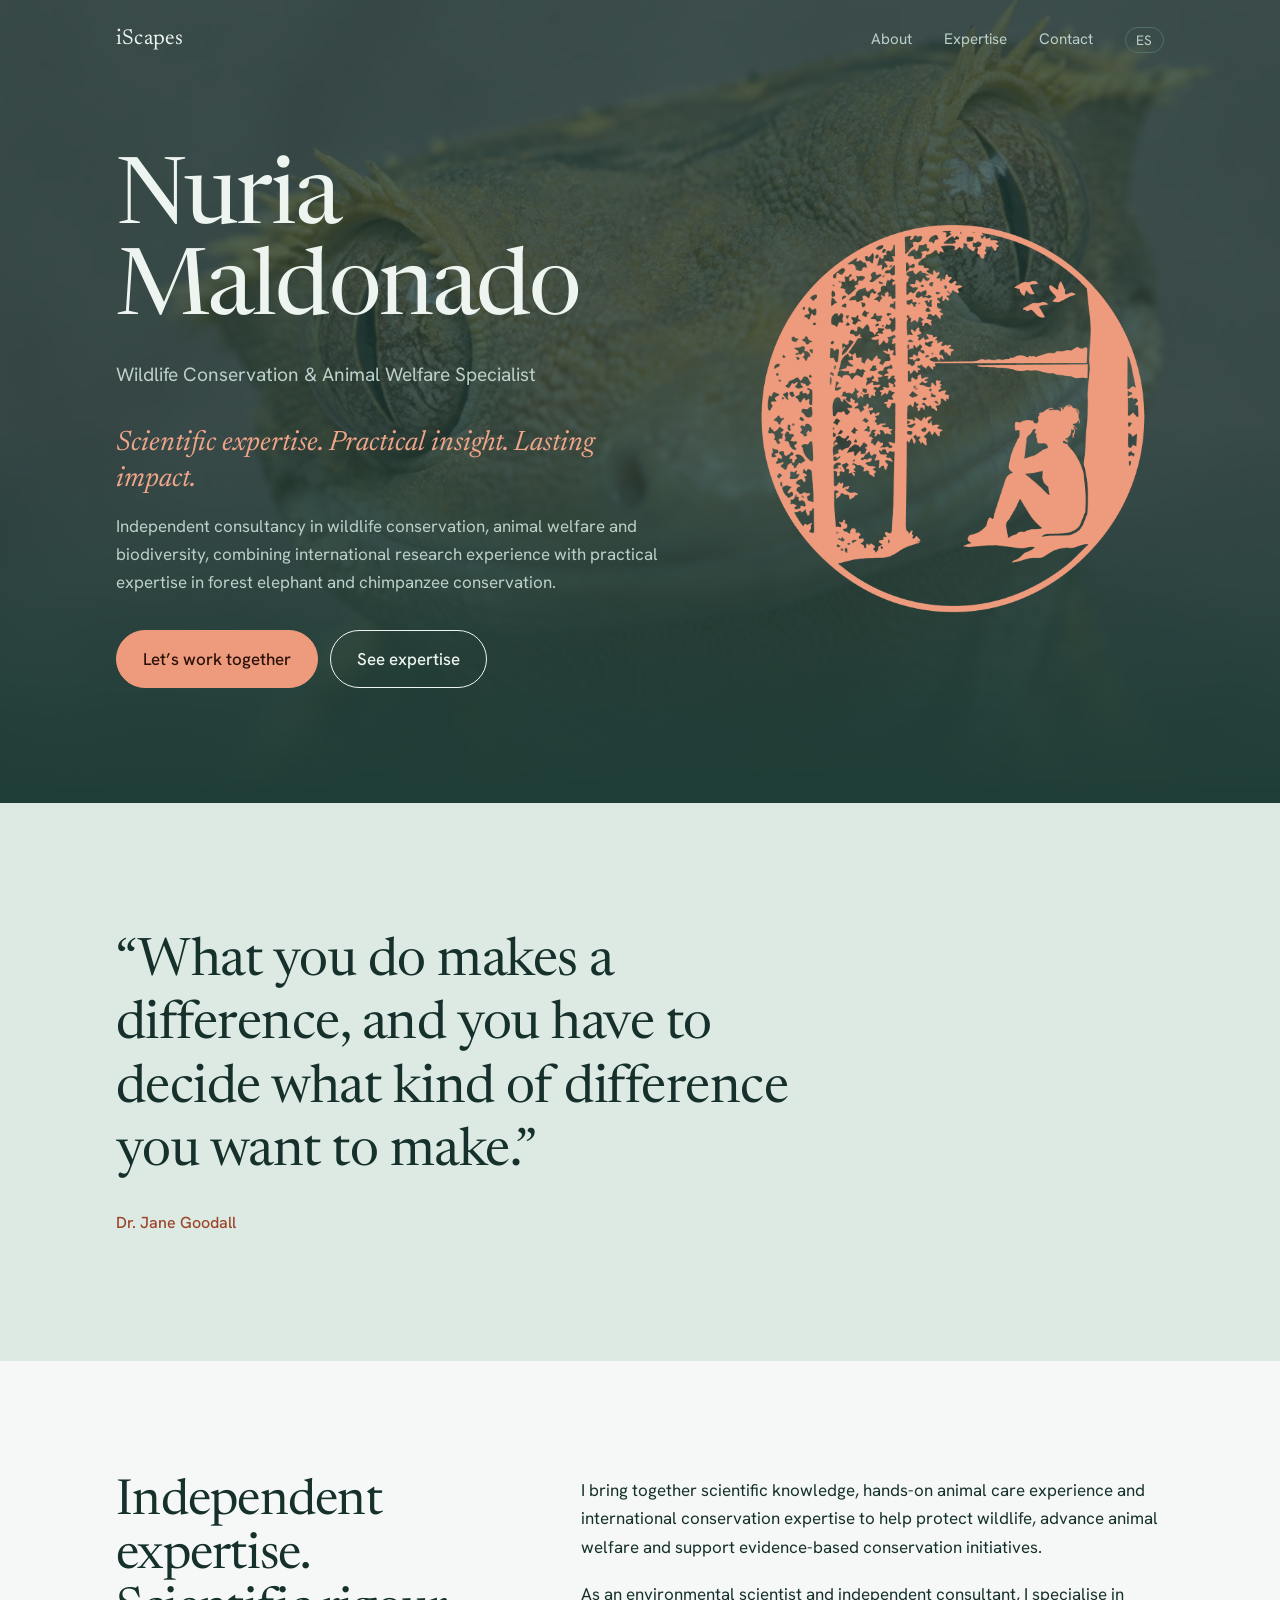
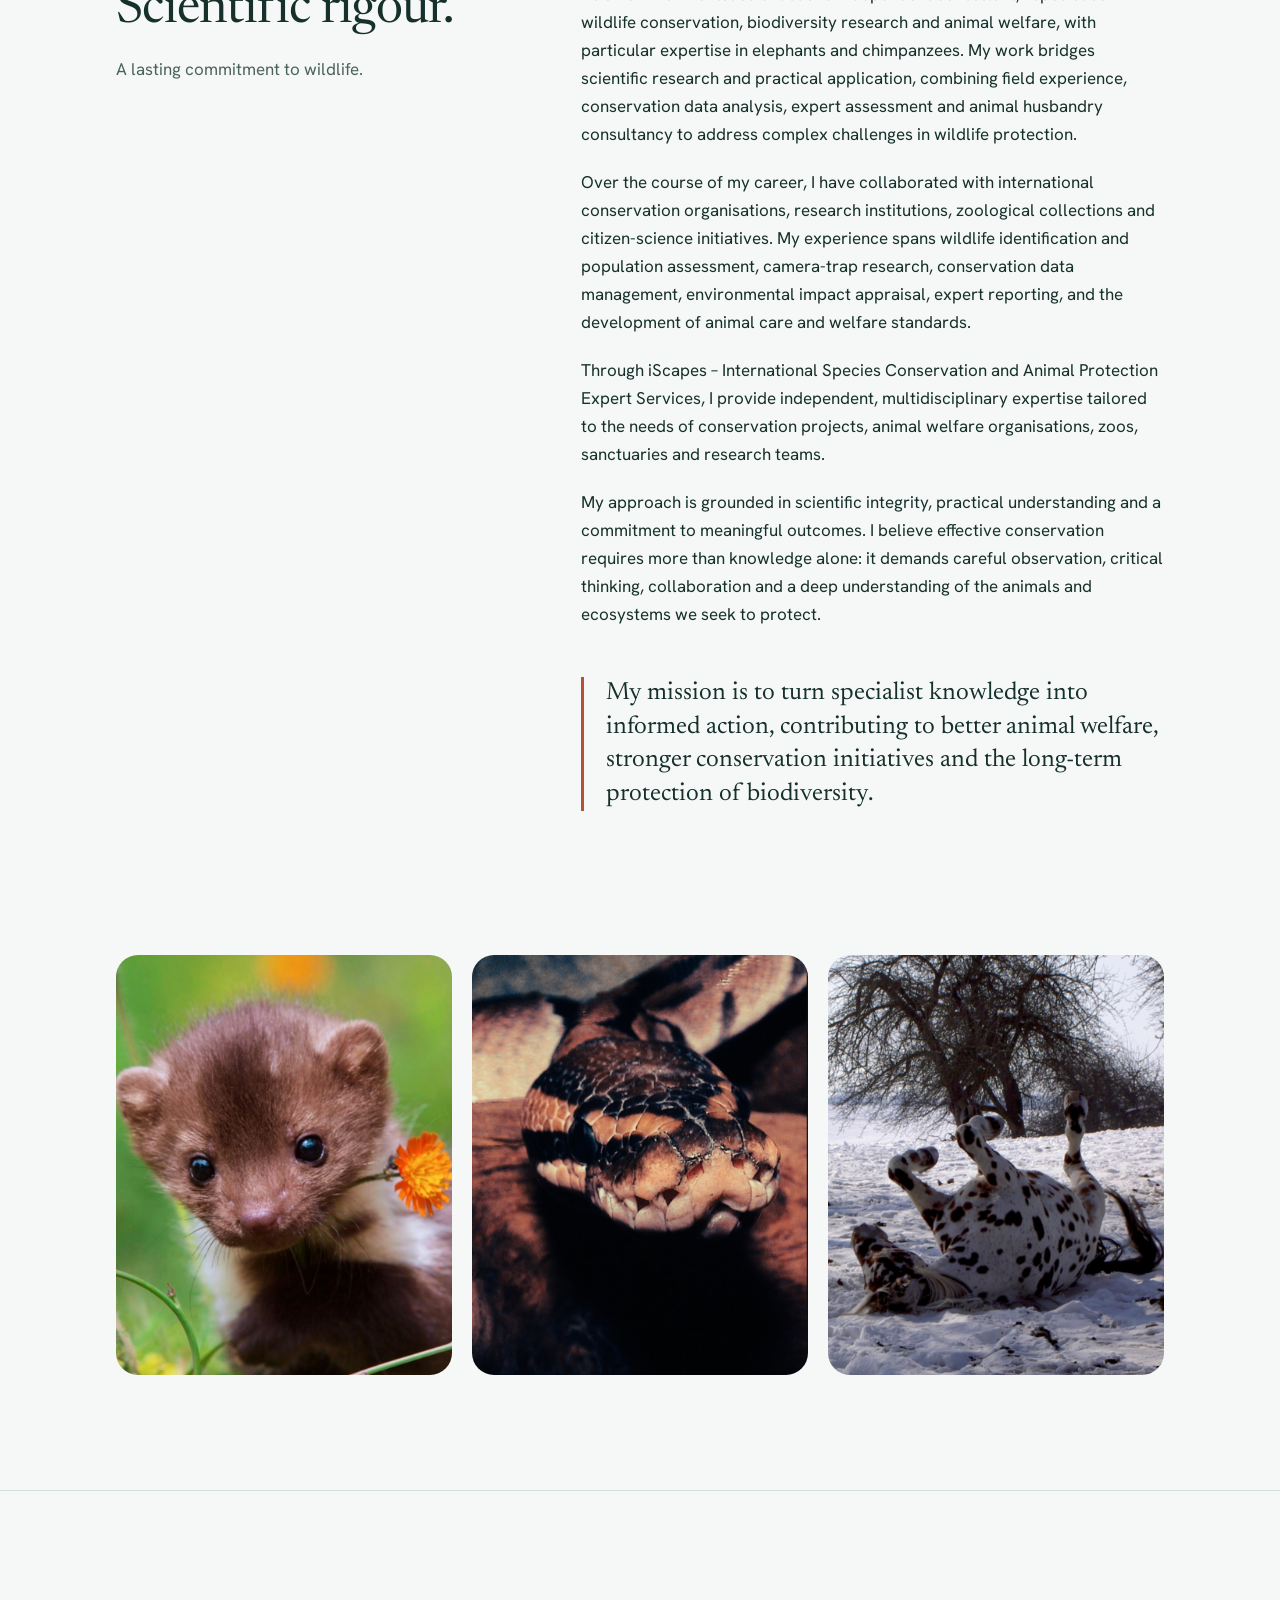
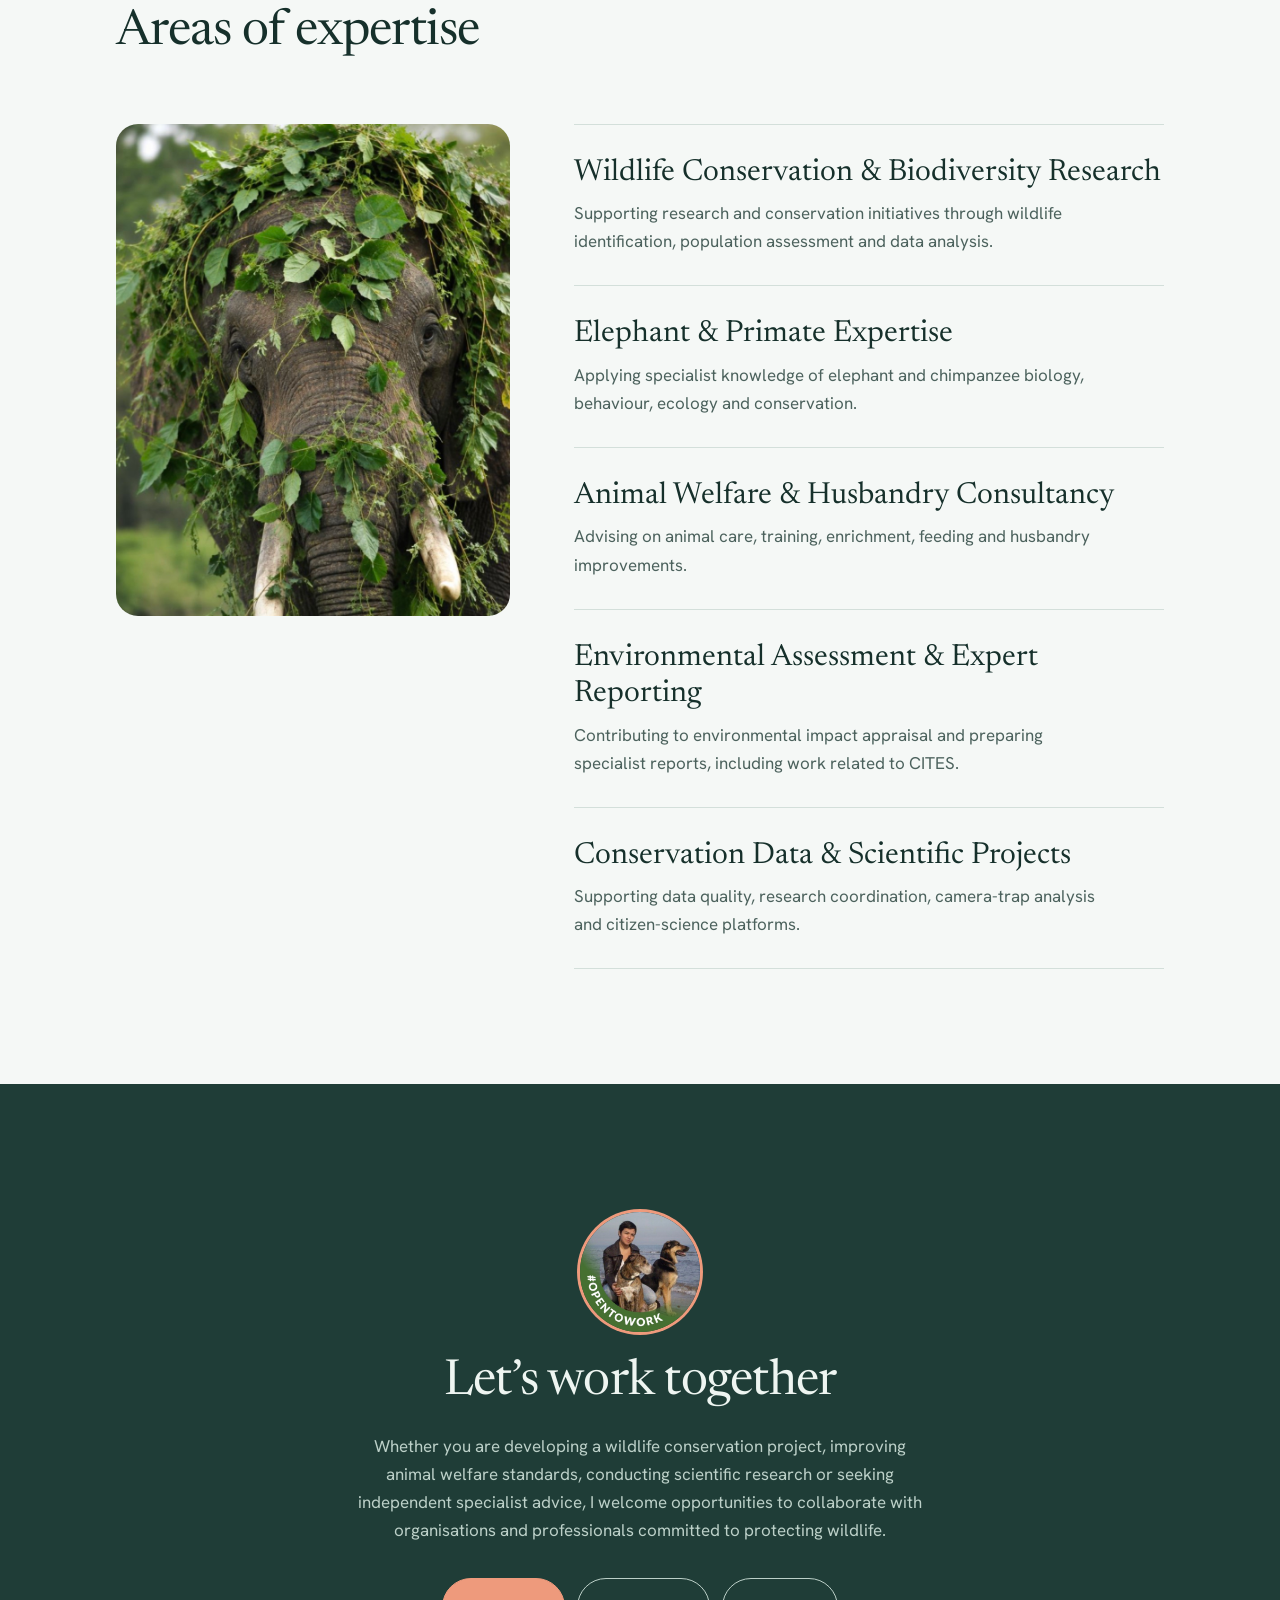
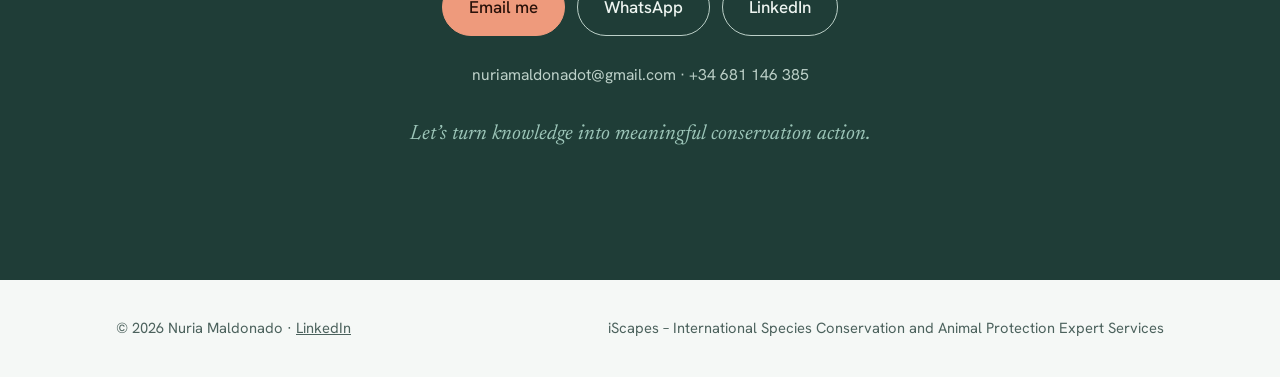
==== commit 5618573f: "Eucalyptus & coral design - Eucalyptus first section and contact, pale mint quote, light page - Cora" ====
--- a/index.html
+++ b/index.html
@@ -40,7 +40,7 @@
 <p class="lead">Independent consultancy in wildlife conservation, animal welfare and biodiversity, combining international research experience with practical expertise in forest elephant and chimpanzee conservation.</p>
 <div class="btns"><a class="btn" href="#contact">Let’s work together</a><a class="btn ghost" href="#expertise">See expertise</a></div>
 </div>
-<figure><picture><source srcset="assets/logo-cream.png" media="(prefers-color-scheme: dark)"><img class="logo" src="assets/logo-brown.png" alt="iScapes logo: a woman with binoculars sits against a tree beside a lake, birds flying overhead" width="600" height="600"></picture></figure>
+<figure><img class="logo" src="assets/logo-coral.png" alt="iScapes logo: a woman with binoculars sits against a tree beside a lake, birds flying overhead" width="600" height="600"></figure>
 </div></section>
 
 
--- a/assets/site.css
+++ b/assets/site.css
@@ -1,13 +1,11 @@
-:root{--bg:#F5F6F2;--ink:#111A14;--mute:#4D5B50;--line:#D3D9CF;--forest:#16301F;--forest-ink:#EEF2EA;--sage:#A9C0A2;--btn:#16301F;--btn-ink:#F5F6F2;--hero-bg:#EFE3D2;--hero-ink:#2B1D12;--hero-mute:#6E5643;--hero-line:#B9A58F;--accent:#A0522D;--accent-ink:#FFF6EC;
+:root{--bg:#F5F8F6;--ink:#16302B;--mute:#4C625D;--line:#D3DFDA;--forest:#1F3D37;--forest-ink:#EEF5F1;--forest-mute:#BCD0C8;--sage:#9CC5B8;--btn:#EE9A7C;--btn-ink:#2A120A;--hero-bg:#1F3D37;--hero-ink:#EEF5F1;--hero-mute:#BCD0C8;--hero-line:#4F716A;--accent:#F0A58A;--quote-bg:#DDEAE4;--quote-ink:#16302B;--quote-cite:#9C4429;--deep:#B45237;
 box-sizing:border-box;padding-top:env(safe-area-inset-top,0px);padding-bottom:env(safe-area-inset-bottom,0px);color-scheme:light}
-@media (prefers-color-scheme:dark){:root:not([data-theme="light"]){--hero-bg:#2A1E16;--hero-ink:#F2E6D6;--hero-mute:#C9B49E;--hero-line:#6E5A48;--accent:#D98A5F;--accent-ink:#24170F;--bg:#0F1712;--ink:#E9EEE6;--mute:#9AA99C;--line:#26362B;--forest:#1B3A26;--btn:#A9C0A2;--btn-ink:#0F1712;color-scheme:dark}}
-:root[data-theme="dark"]{--hero-bg:#2A1E16;--hero-ink:#F2E6D6;--hero-mute:#C9B49E;--hero-line:#6E5A48;--accent:#D98A5F;--accent-ink:#24170F;--bg:#0F1712;--ink:#E9EEE6;--mute:#9AA99C;--line:#26362B;--forest:#1B3A26;--btn:#A9C0A2;--btn-ink:#0F1712;color-scheme:dark}
 *,*::before,*::after{box-sizing:border-box}
 html{scroll-padding-top:env(safe-area-inset-top,0px);scroll-behavior:smooth}
 body{margin:0;background:var(--bg);color:var(--ink);font:400 1.0625rem/1.65 "Hanken Grotesk",system-ui,sans-serif;-webkit-font-smoothing:antialiased}
 h1,h2,h3,blockquote{font-family:"Newsreader",Georgia,serif;font-weight:400;margin:0}
 a{color:inherit}
-:focus-visible{outline:2px solid var(--sage);outline-offset:3px}
+:focus-visible{outline:2px solid var(--deep);outline-offset:3px}
 .wrap{max-width:1160px;margin:0 auto;padding:0 clamp(20px,5vw,56px)}
 .logo{display:block;width:100%;height:auto}
 
@@ -24,11 +22,9 @@
 .hero::after{content:"";position:absolute;inset:-120px 0 0;z-index:-2;background:var(--hero-bg)}
 .hero .role,.hero .lead{color:var(--hero-mute)}
 .hero .tag{color:var(--accent)}
-.hero .btn{background:var(--accent);border-color:var(--accent);color:var(--accent-ink)}
+.hero .btn{background:var(--btn);border-color:var(--btn);color:var(--btn-ink)}
 .hero .btn.ghost{background:transparent;color:var(--hero-ink);border-color:var(--hero-ink)}
-.hero::before{content:"";position:absolute;inset:-120px 0 0;z-index:-1;background:url(gecko.jpg) 62% 40%/cover no-repeat;opacity:.15;-webkit-mask-image:linear-gradient(to bottom,#000 55%,transparent);mask-image:linear-gradient(to bottom,#000 55%,transparent)}
-@media (prefers-color-scheme:dark){:root:not([data-theme="light"]) .hero::before{opacity:.2}}
-:root[data-theme="dark"] .hero::before{opacity:.2}
+.hero::before{content:"";position:absolute;inset:-120px 0 0;z-index:-1;background:url(gecko.jpg) 62% 40%/cover no-repeat;opacity:.24;-webkit-mask-image:linear-gradient(to bottom,#000 55%,transparent);mask-image:linear-gradient(to bottom,#000 55%,transparent)}
 .hero .wrap{display:grid;grid-template-columns:1.15fr .85fr;gap:clamp(32px,6vw,88px);align-items:center}
 .hero h1{font-size:clamp(2.9rem,7.2vw,6rem);line-height:.98;letter-spacing:-.02em}
 .role{margin:22px 0 0;font-size:1.2rem;color:var(--mute)}
@@ -44,17 +40,18 @@
 @keyframes rise{from{opacity:0;transform:translateY(18px)}}
 @media(max-width:820px){.hero .wrap{grid-template-columns:1fr}.hero figure{order:-1;max-width:260px;justify-self:start}}
 
-.quote{background:var(--forest);color:var(--forest-ink);padding:clamp(64px,10vw,130px) 0;position:relative;overflow:hidden}
+.quote{background:var(--quote-bg);color:var(--quote-ink);padding:clamp(64px,10vw,130px) 0;position:relative;overflow:hidden}
 .quote .wrap{position:relative}
 .quote blockquote{font-size:clamp(1.8rem,4.2vw,3.3rem);line-height:1.2;max-width:22ch;letter-spacing:-.01em}
 .quote cite{display:block;margin-top:28px;font:500 1rem "Hanken Grotesk",sans-serif;color:var(--sage);font-style:normal}
+.quote cite{color:var(--quote-cite)}
 
 section.block{padding:clamp(64px,9vw,120px) 0}
 .about .wrap{display:grid;grid-template-columns:.8fr 1.2fr;gap:clamp(28px,6vw,96px)}
 h2{font-size:clamp(2rem,4vw,3.1rem);line-height:1.08;letter-spacing:-.015em}
 .about .sub{margin-top:18px;color:var(--mute);max-width:20rem}
 .about p{margin:0 0 1.15em;max-width:38rem}
-.about .mission{font-family:"Newsreader",serif;font-size:1.55rem;line-height:1.35;border-left:3px solid var(--sage);padding-left:22px;margin-top:2em}
+.about .mission{font-family:"Newsreader",serif;font-size:1.55rem;line-height:1.35;border-left:3px solid var(--deep);padding-left:22px;margin-top:2em}
 @media(max-width:820px){.about .wrap{grid-template-columns:1fr}}
 
 .expertise{border-top:1px solid var(--line)}
@@ -67,9 +64,9 @@
 
 .cta{background:var(--forest);color:var(--forest-ink);text-align:center;padding:clamp(72px,10vw,140px) 0}
 .cta h2{max-width:16ch;margin:0 auto 22px}
-.cta p{max-width:36rem;margin:0 auto 34px;color:#C5D3C0}
-.cta .btn{background:var(--forest-ink);color:#16301F;border-color:var(--forest-ink)}
-.cta .btns{justify-content:center}.cta .btn.ghost{background:transparent;color:var(--forest-ink);border-color:var(--sage)}.cta .direct{margin:26px auto 0;font-size:.98rem;color:#C5D3C0}.cta .small{margin:30px auto 0;font-family:"Newsreader",serif;font-style:italic;font-size:1.3rem;color:var(--sage)}
+.cta p{max-width:36rem;margin:0 auto 34px;color:var(--forest-mute)}
+.cta .btn{background:var(--btn);color:var(--btn-ink);border-color:var(--btn)}
+.cta .btns{justify-content:center}.cta .btn.ghost{background:transparent;color:var(--forest-ink);border-color:var(--forest-mute)}.cta .direct{margin:26px auto 0;font-size:.98rem;color:var(--forest-mute)}.cta .small{margin:30px auto 0;font-family:"Newsreader",serif;font-style:italic;font-size:1.3rem;color:var(--sage)}
 
 .photo{margin:0}
 .photo img{display:block;width:100%;height:auto;border-radius:22px;object-fit:cover;background:var(--line)}
@@ -82,7 +79,7 @@
 .exp-grid .photo img{aspect-ratio:4/5}
 .exp-grid .row{grid-template-columns:1fr;gap:8px}
 @media(max-width:820px){.exp-grid{grid-template-columns:1fr}.exp-grid .photo{position:static}.exp-grid .photo img{aspect-ratio:4/3;object-position:50% 30%}}
-.avatar{display:block;width:120px;height:120px;margin:0 auto 24px;border-radius:50%;object-fit:cover}
+.avatar{display:block;width:120px;height:120px;margin:0 auto 24px;border-radius:50%;object-fit:cover;box-shadow:0 0 0 3px var(--btn)}
 
 footer{padding:36px 0;color:var(--mute);font-size:.92rem}
 footer .wrap{display:flex;flex-wrap:wrap;justify-content:space-between;gap:10px}
